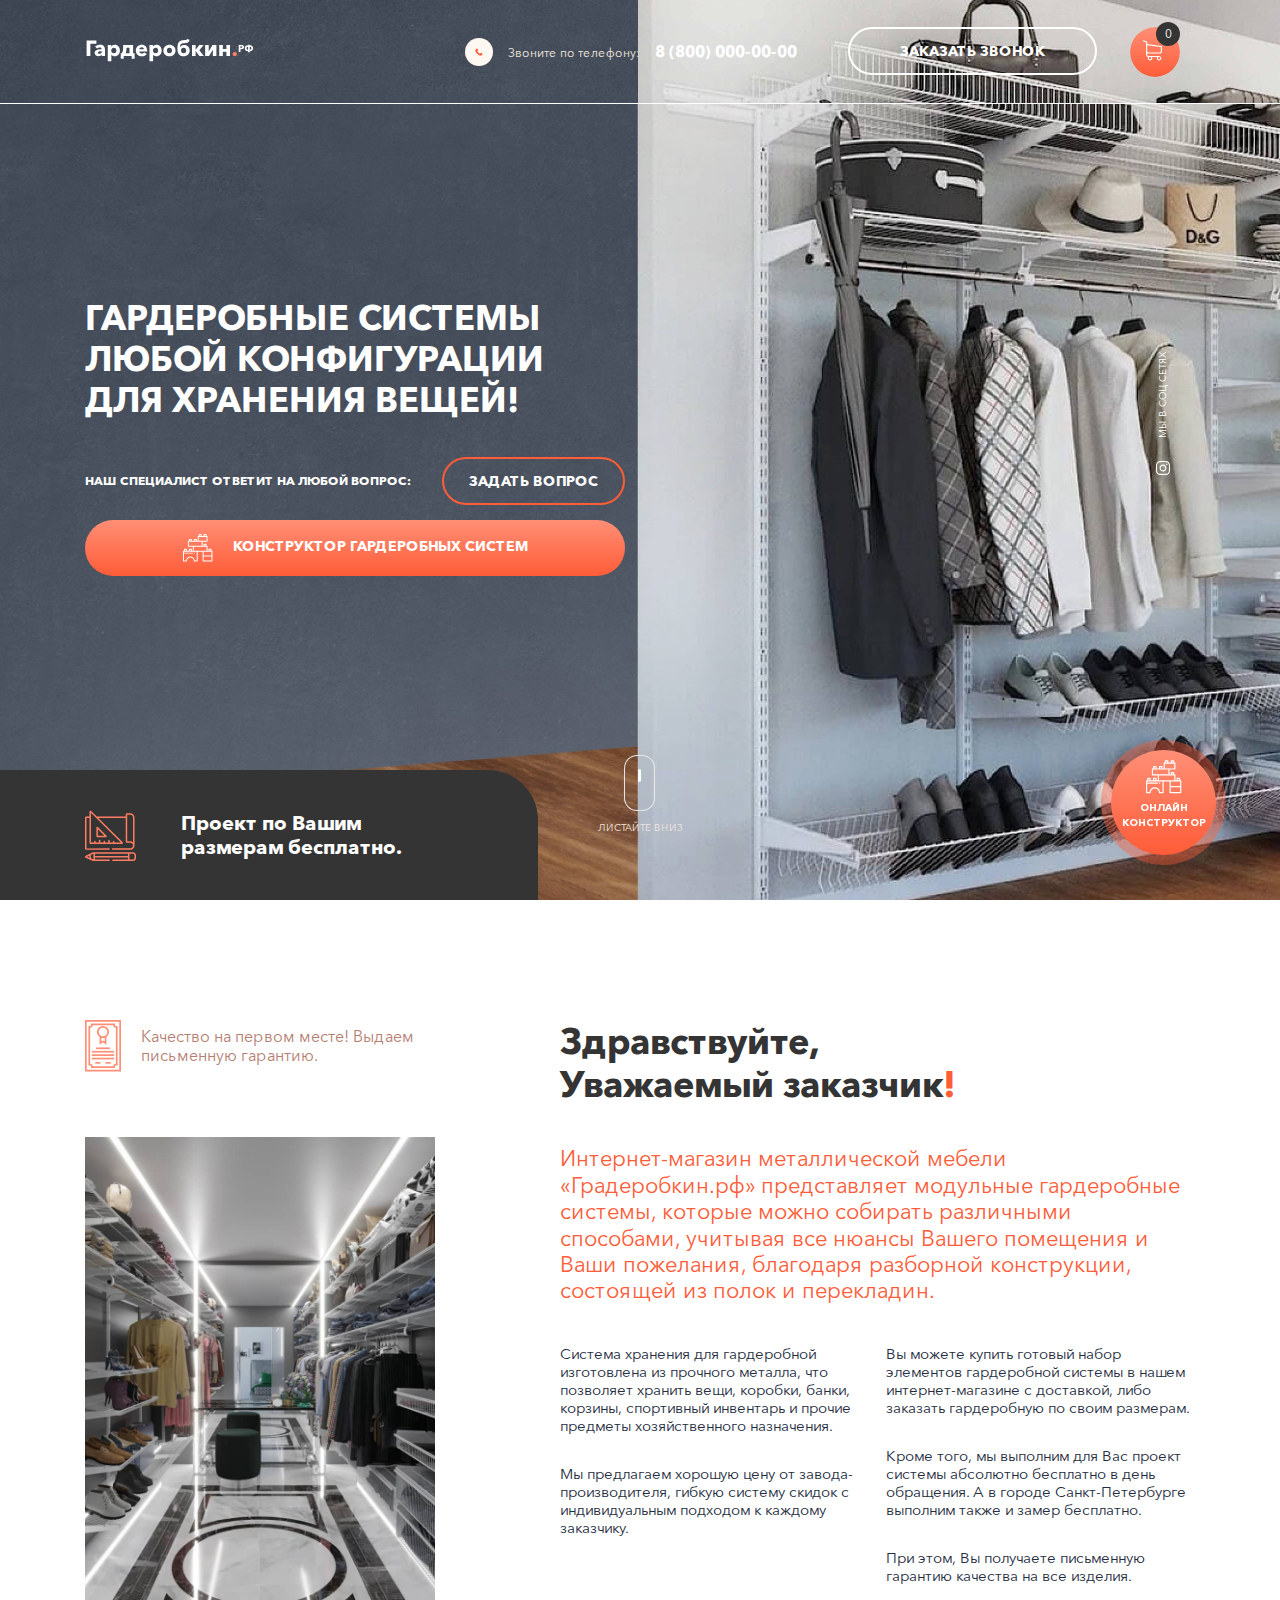
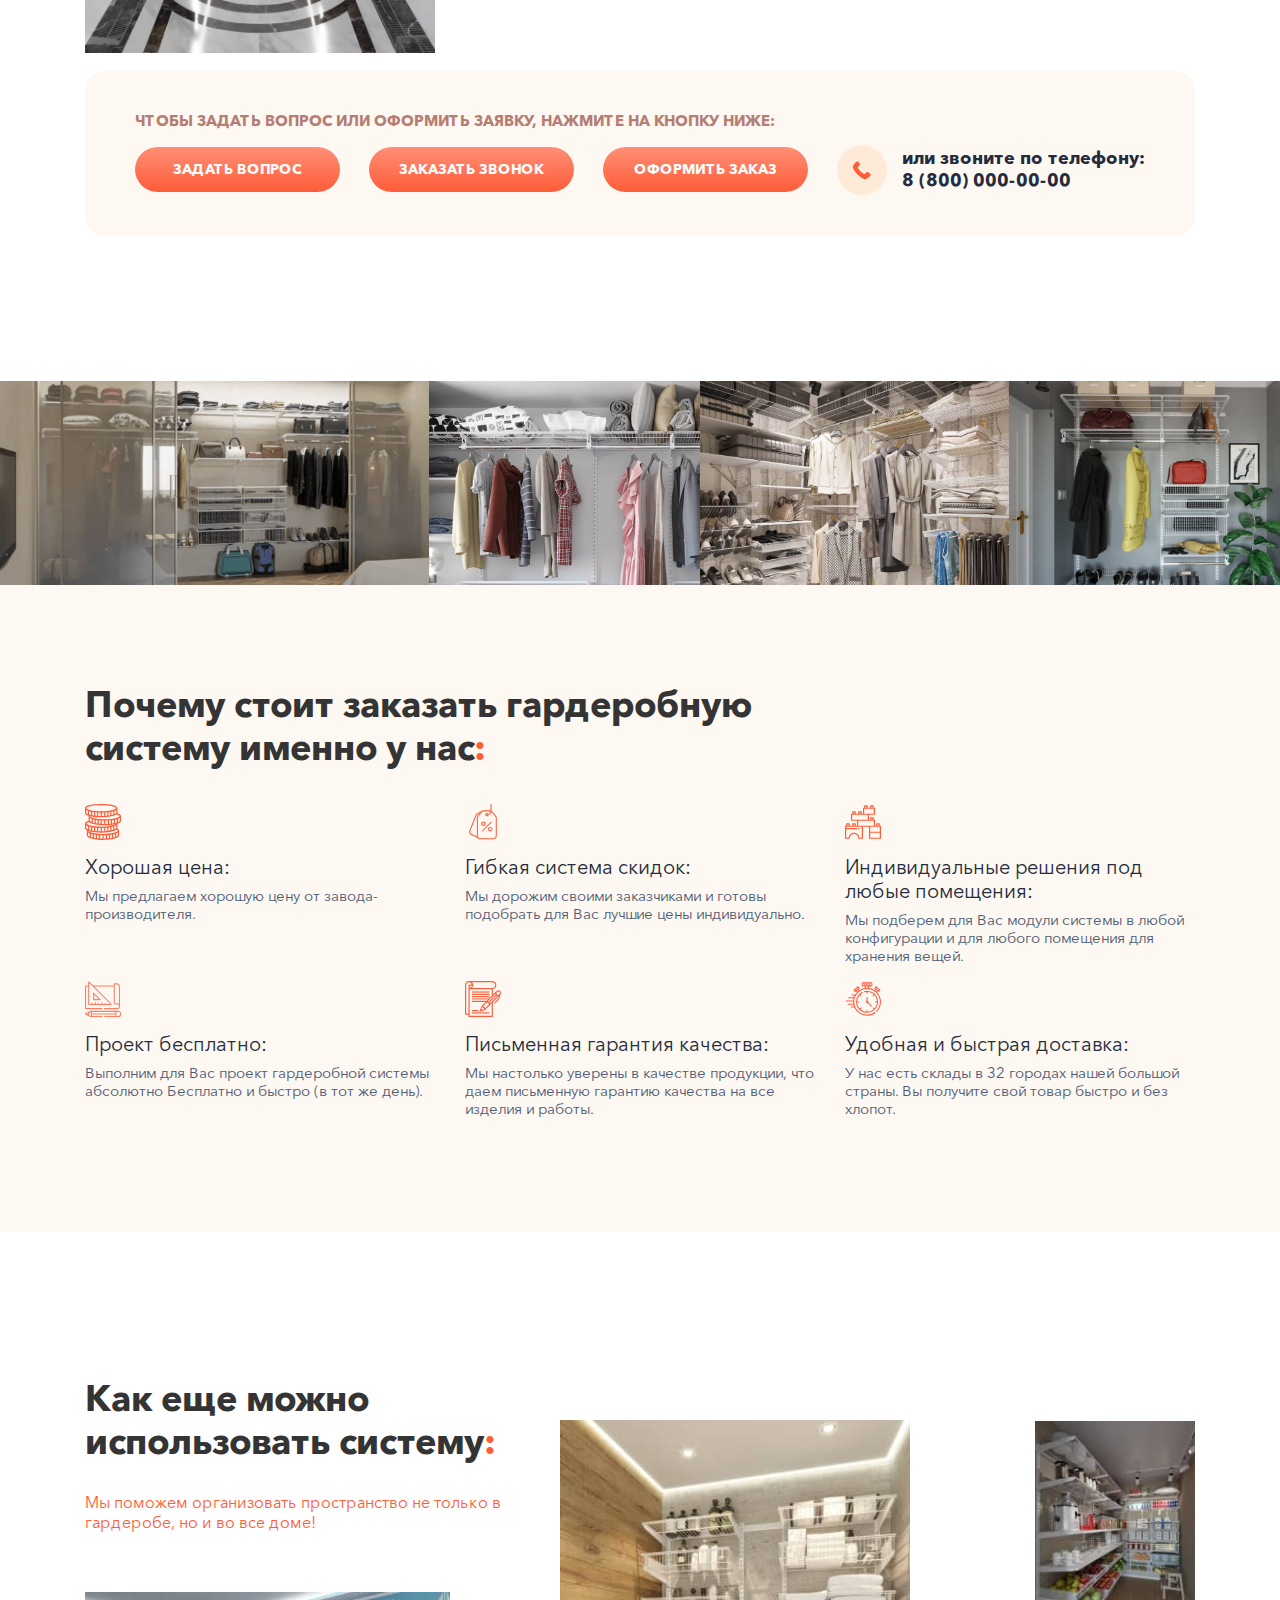
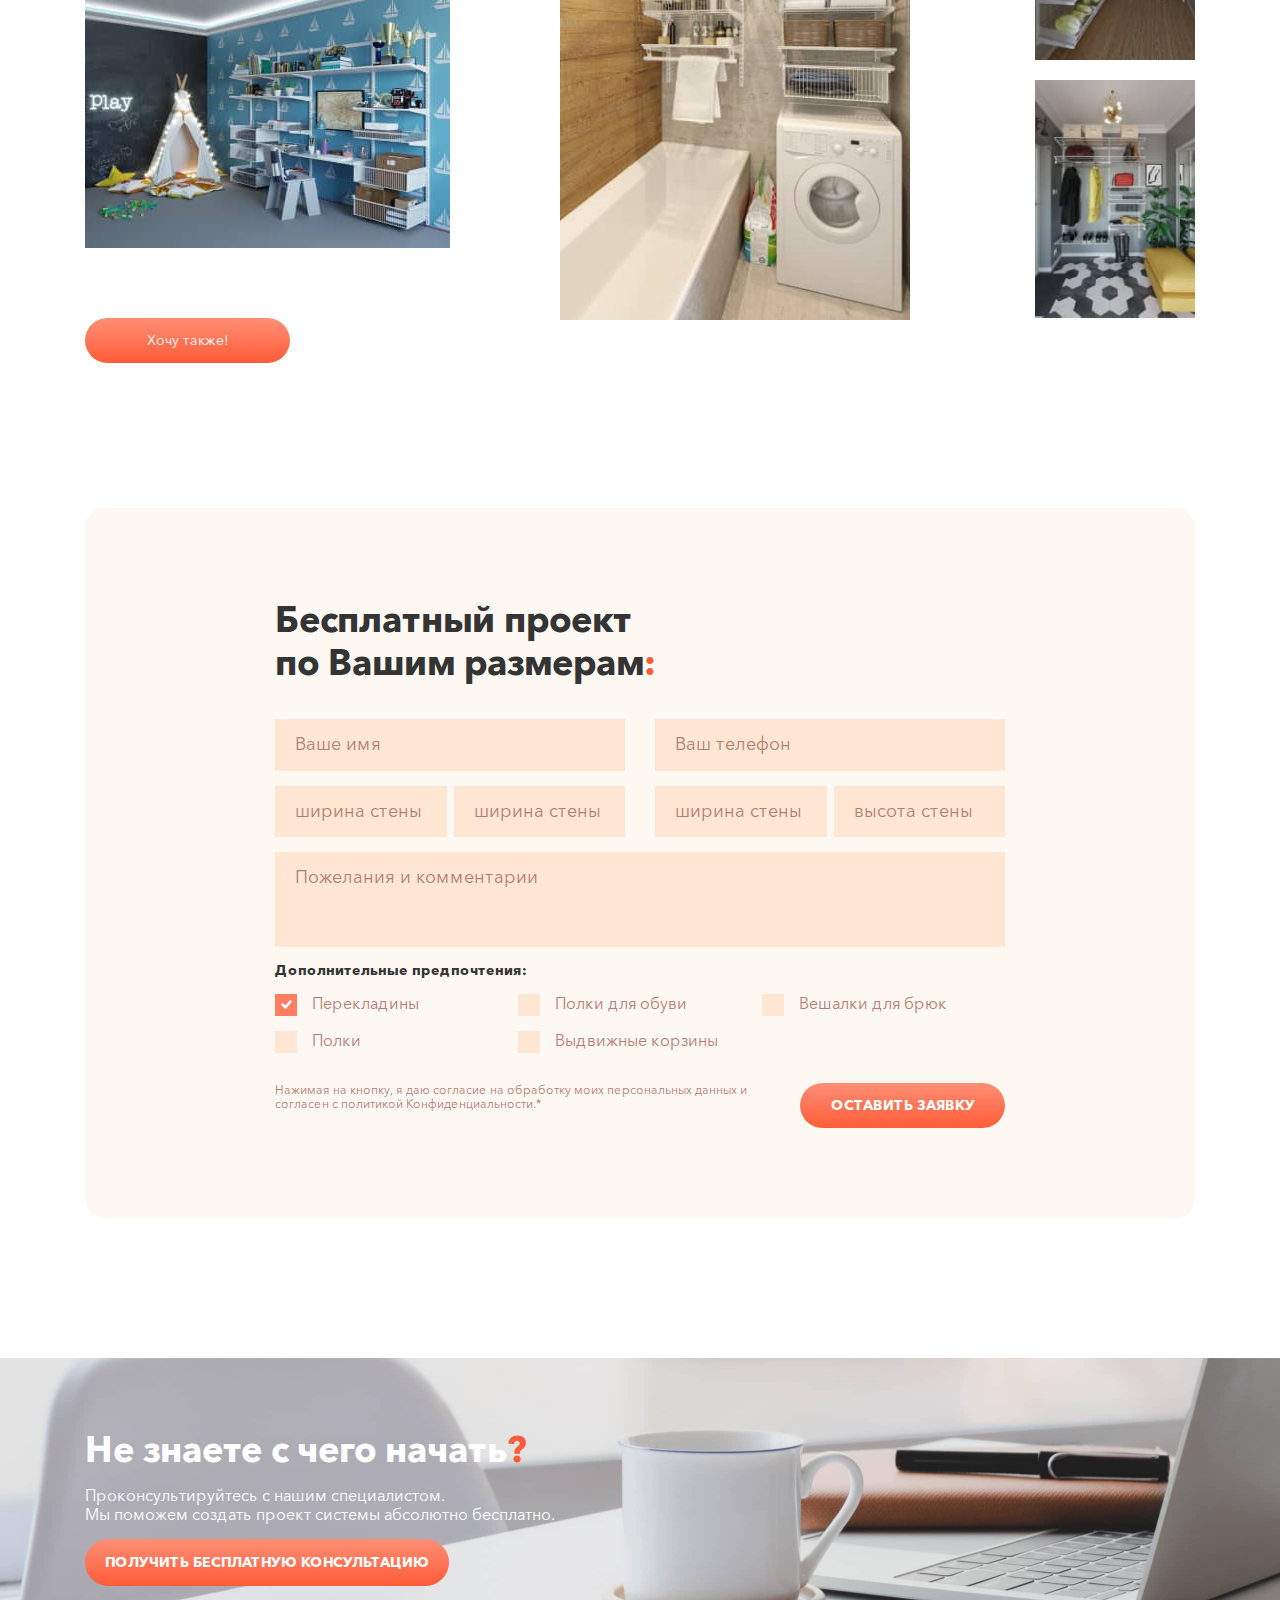
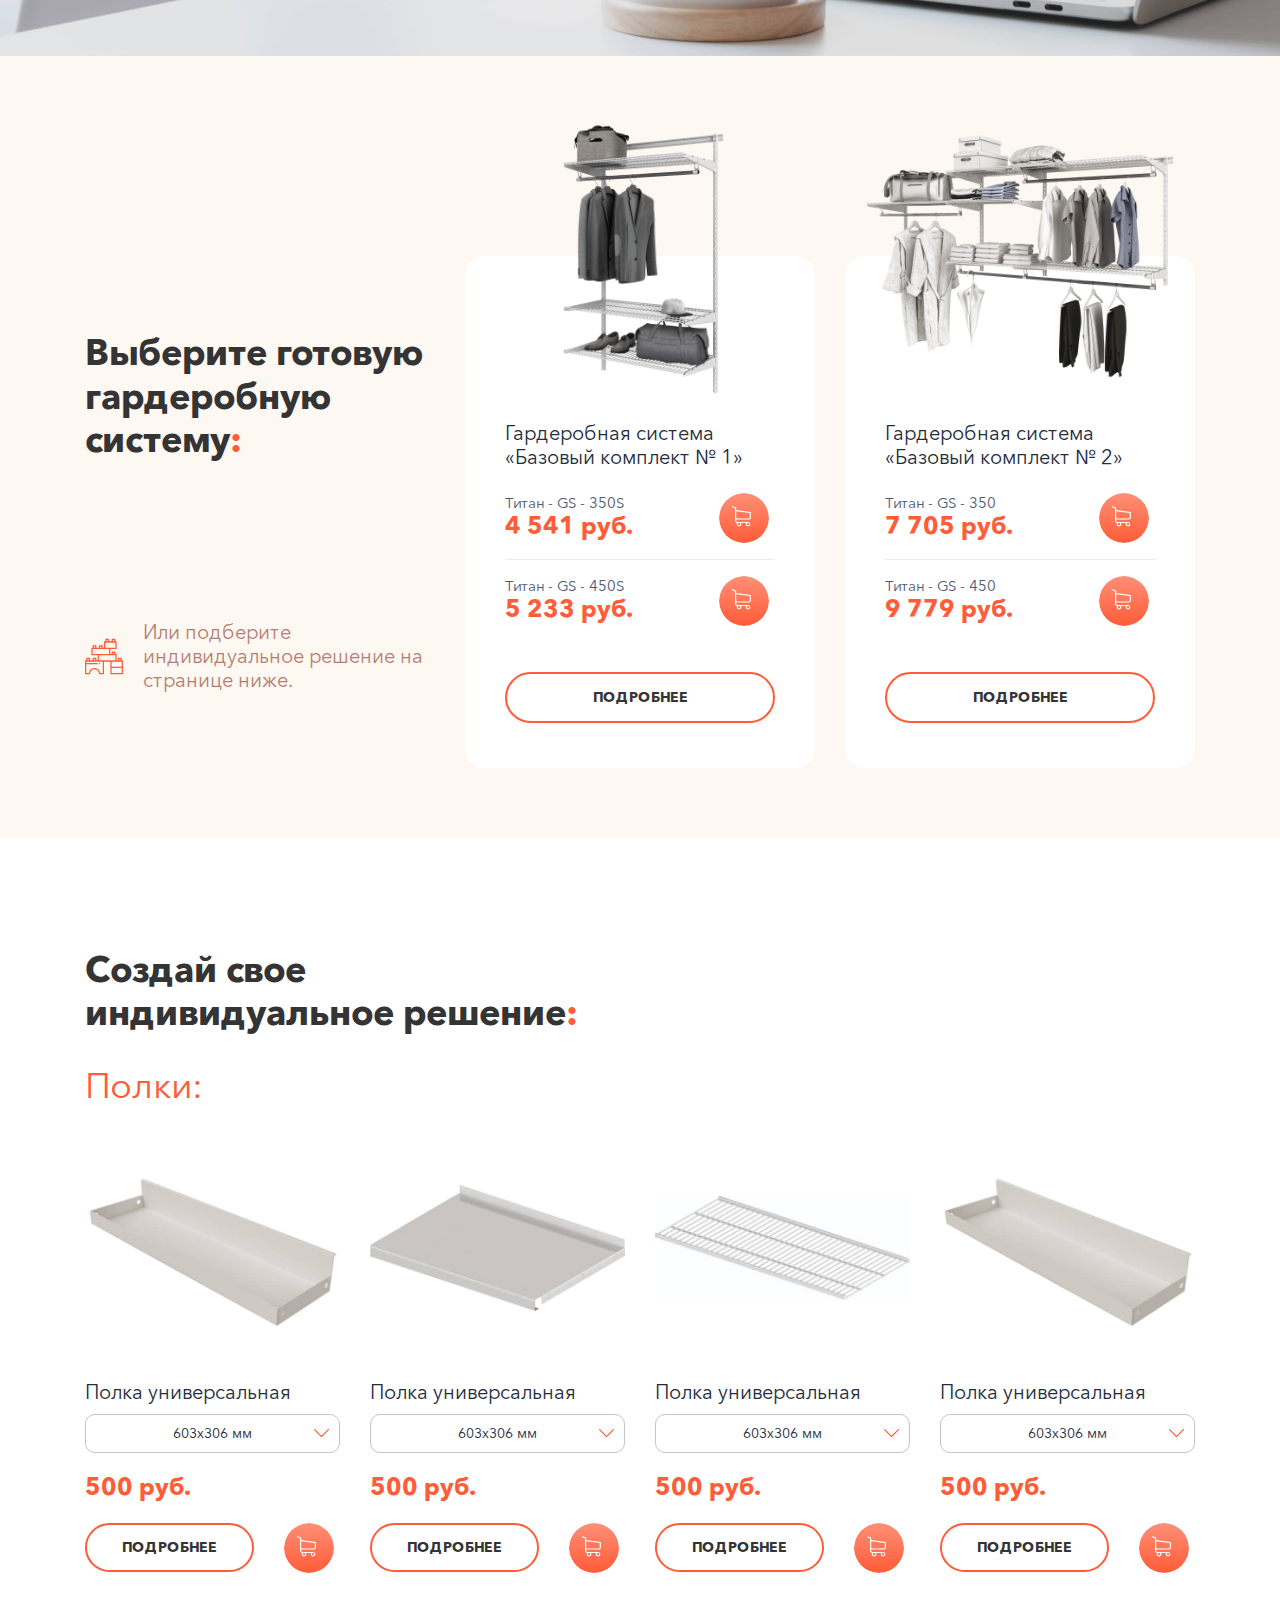
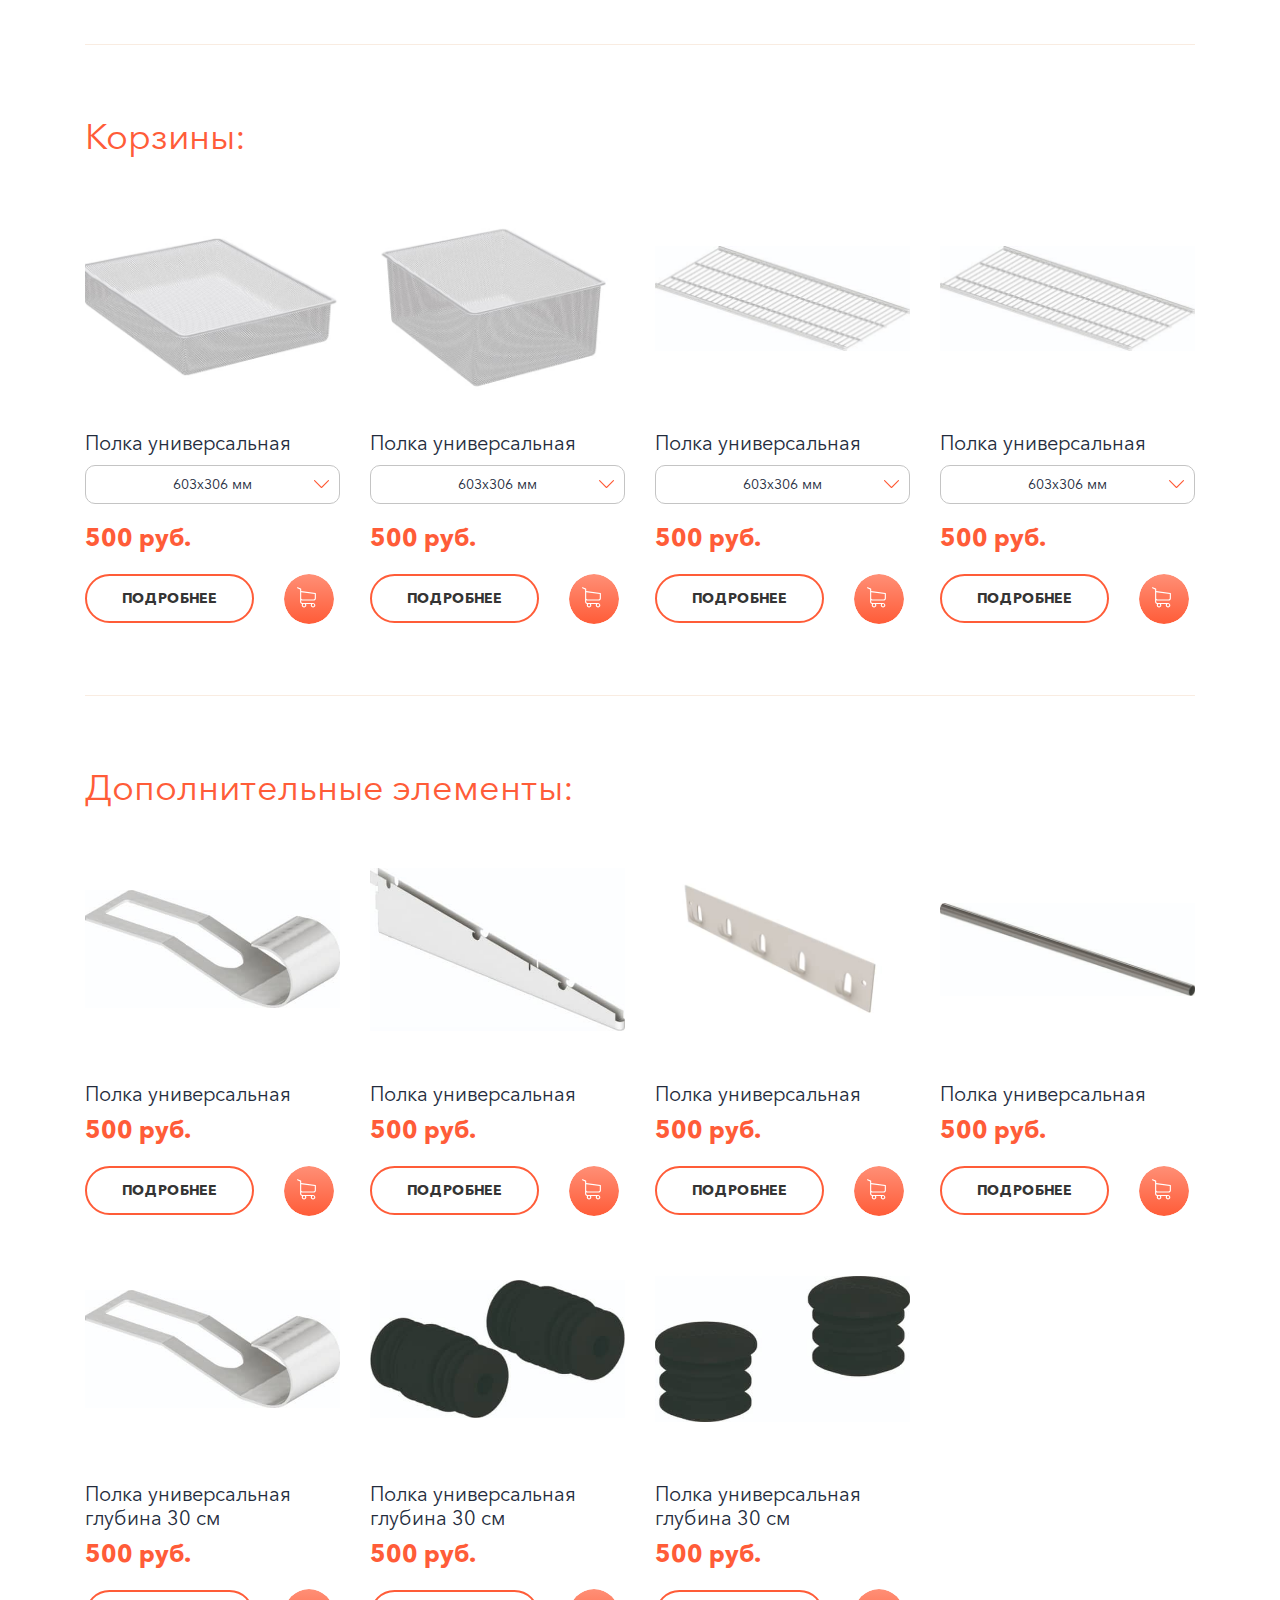
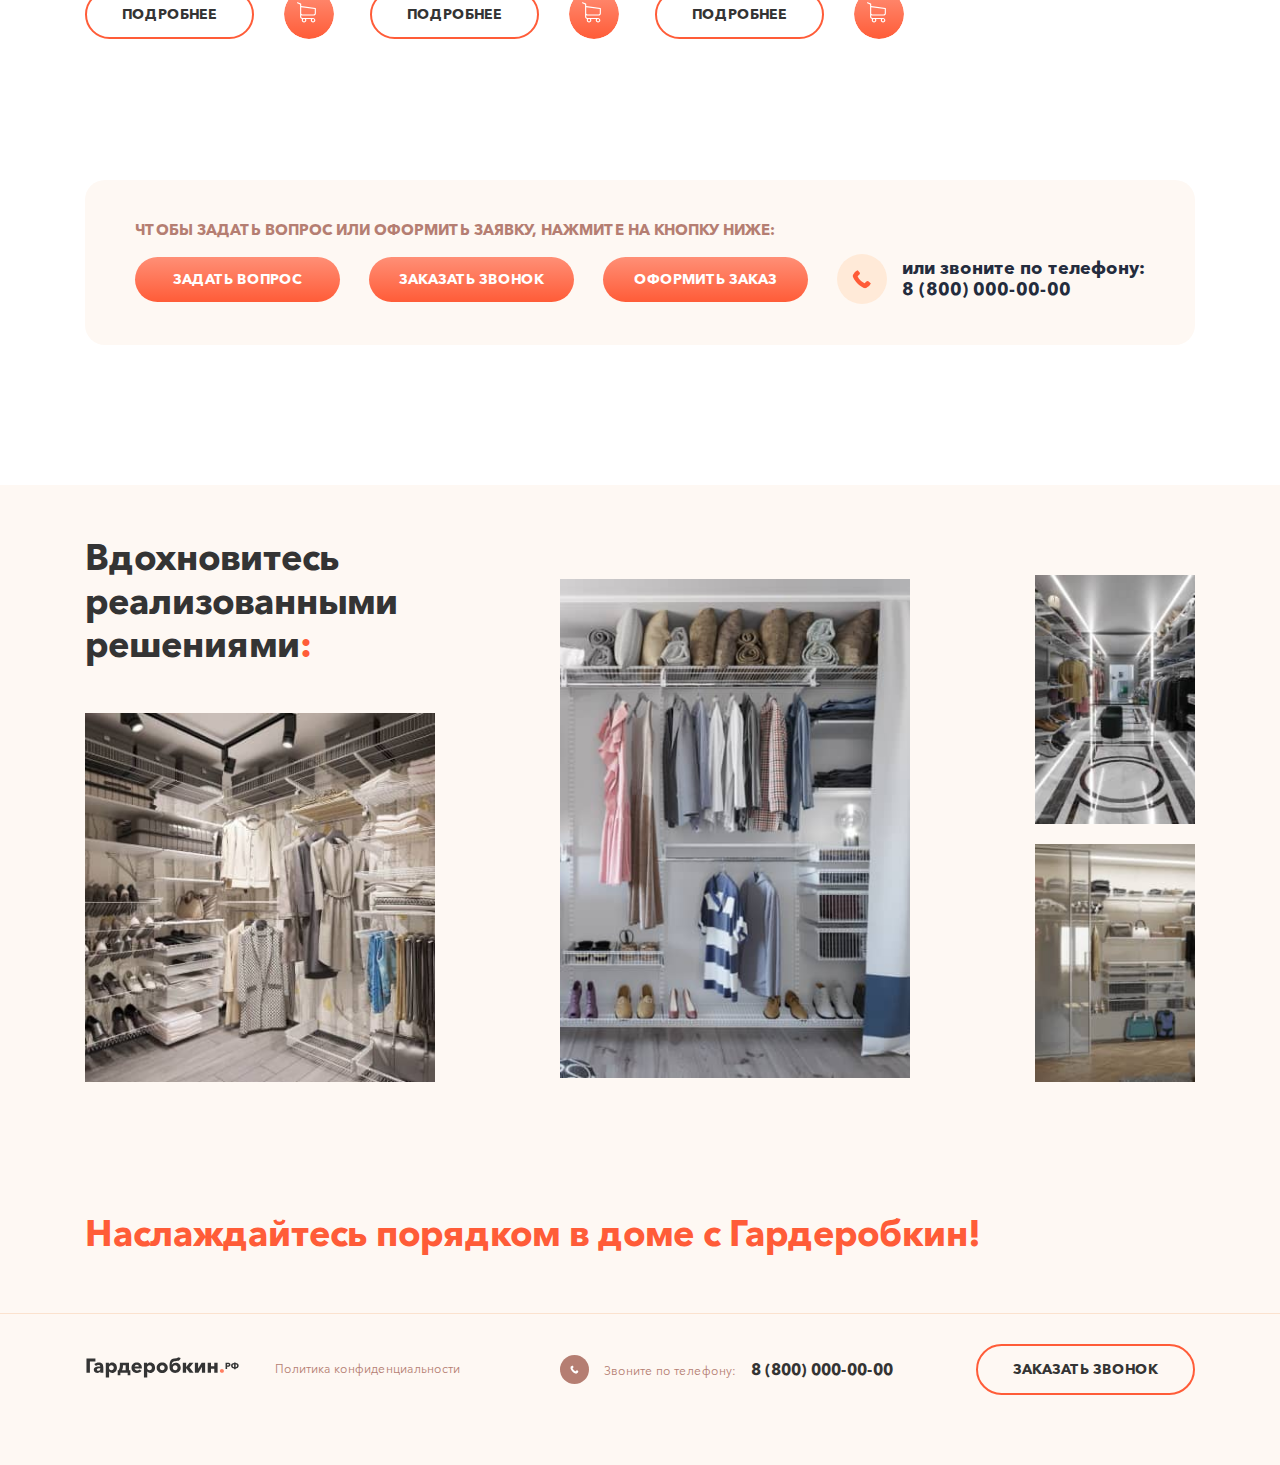
==== index.html @ 8f420667 "new website" ====
<!DOCTYPE html>
<html lang="ru">
<head>
    <meta charset="UTF-8">
    <meta name="viewport" content="width=device-width, initial-scale=1.0">
    <link rel="stylesheet" href="style/bootstrap.min.css" integrity="sha384-TX8t27EcRE3e/ihU7zmQxVncDAy5uIKz4rEkgIXeMed4M0jlfIDPvg6uqKI2xXr2" crossorigin="anonymous">
    <link rel="stylesheet" href="style/jquery.fancybox.min.css">
    <link rel="stylesheet" href="style/style.css">
    <title>Гардеробкин</title>
</head>
<body>
    <header class="header">
        <div class="header-nav">
            <div class="container">
                <div class="row">
                    <div class="col-xl-4 col-md-6 col-12">
                        <div class="logo">
                            <a href="index.html" class="logo__link"><img src="src/img/icons/logo.svg" alt="" class="logo__img"></a>
                        </div>
                    </div>
                    <div class="col-xl-4 col-md-6 col-12">
                        <div class="header__phone">
                            <img src="src/img/icons/phone.svg" alt="" class="phone__img">
                            <p class="phone__text">Звоните по телефону:<a class="phone__link" href="tel:8(800)0000000">8 (800) 000-00-00</a></p>
                        </div>
                    </div>
                    <div class="col-xl-3 col-md-6 col-12">
                        <div class="header__button">
                            <button class="header__btn button-transparent" data-toggle="modal" data-target="#callback" data-title="заказать звонок">Заказать звонок</button>
                        </div>
                    </div>
                    <div class="col-xl-1 col-md-6 col-12">
                        <div class="header__cart">
                            <a href="cart.html" class="cart__btn"><img src="src/img/icons/cart.svg" alt="" class="cart__img"><span class="cart__btn-count">0</span></a>
                        </div>
                    </div>
                </div>
            </div>
        </div>
        <div class="header-body">
            <div class="header-top">
                <div class="container">
                    <div class="row">
                        <div class="col-12">
                            <div class="row">
                                <div class="col-xl-6 col-lg-8 col-12">
                                    <div class="header-body__title">
                                        <h1 class="main__title">Гардеробные системы любой конфигурации для хранения вещей!</h1>
                                        <div class="header-body__description">
                                            <p class="description__text">Наш специалист ответит на любой вопрос:</p>
                                            <button class="description__btn button-transparent" data-toggle="modal" data-target="#question">Задать вопрос</button>
                                        </div>
                                        <div class="header-body__button">
                                            <a class="header-body__link button-orange" href="http://gs-online.ru/" target="_blank"><img class="header-body__btn-img" src="src/img/icons/kit.svg" alt="" srcset="">Конструктор гардеробных систем</a>
                                        </div>
                                    </div>
                                </div>
                                <div class="col-xl-5 col-lg-3 col-12"></div>
                                <div class="col-lg-1 col-12">
                                    <a class="socials__link" href="https:/instagram.com" class="socials" target="_blank">
                                        <p class="socials__text">Мы в соц сетях</p>
                                        <img src="src/img/icons/instagram.svg" alt="" class="socials__img">
                                    </a>
                                </div>
                            </div>
                        </div>
                    </div>
                </div>
            </div>
            <div class="header-bottom">
                <div class="container">
                    <div class="row">
                        <div class="col-4">
                            <div class="header-bottom__project">
                                <div class="header-bottom__image">
                                    <img src="src/img/icons/project.svg" alt="" class="header-bottom_img">
                                </div>
                                <p class="header-bottom__text">Проект по Вашим размерам бесплатно.</p>
                            </div>
                        </div>
                    </div>
                </div>
            </div>
        </div>
        <div class="header-mouse">
            <img src="src/img/icons/mouse.svg" alt="" class="header-mouse__icon">
            <p class="header-mouse__text">Листайте вниз</p>
        </div>
    </header>
    <section class="intro">
        <div class="container">
            <div class="row">
                <div class="col-md-4 col-12">
                    <div class="intro-image">
                        <div class="intro-image__top">
                            <img class="intro-image__icon" src="src/img/icons/sertificate.svg" alt="">
                            <p class="intro-image__text">Качество на первом месте! Выдаем письменную гарантию.</p>
                        </div>
                        <div class="intro-image__bottom">
                            <img class="intro-image__img" src="src/img/intro.jpg" alt="">
                        </div>
                    </div>
                </div>
                <div class="col-md-1 col-12"></div>
                <div class="col-md-7 col-12">
                    <div class="intro-text">
                        <h2 class="intro-text__title subtitle-primary">Здравствуйте,<br>Уважаемый заказчик<span class="mark-color">!</span></h2>
                        <h3 class="intro-text__subtitle">Интернет-магазин металлической мебели «Градеробкин.рф» представляет модульные гардеробные системы, которые можно собирать различными способами, учитывая все нюансы Вашего помещения и Ваши пожелания, благодаря разборной конструкции, состоящей из полок и перекладин.</h3>
                        <div class="intro-text__wrap">
                            <p class="intro-text__text">Система хранения для гардеробной изготовлена из прочного металла, что позволяет хранить вещи, коробки, банки, корзины, спортивный инвентарь и прочие предметы хозяйственного назначения.</p>
                            <p class="intro-text__text">Мы предлагаем хорошую цену от завода-производителя, гибкую систему скидок с индивидуальным подходом к каждому заказчику.</p>
                            <p class="intro-text__text">Вы можете купить готовый набор элементов гардеробной системы в нашем интернет-магазине с доставкой, либо заказать гардеробную по своим размерам.</p>
                            <p class="intro-text__text">Кроме того, мы выполним для Вас проект системы абсолютно бесплатно в день обращения. А в городе Санкт-Петербурге выполним также и замер бесплатно.</p>
                            <p class="intro-text__text">При этом, Вы получаете письменную гарантию качества на все изделия.</p>
                        </div>
                    </div>
                </div>
                <div class="col-12">
                    <div class="feedback">
                        <h2 class="feedback__title">Чтобы задать вопрос или оформить заявку, нажмите на кнопку ниже:</h2>
                        <div class="feedback__wrap">
                            <button class="feedback__btn button-orange" data-toggle="modal" data-target="#question">Задать вопрос</button>
                            <button class="feedback__btn button-orange" data-toggle="modal" data-target="#callback" data-title="заказать звонок">Заказать звонок</button>
                            <button class="feedback__btn button-orange" data-toggle="modal" data-target="#callback" data-title="оформить заказ">Оформить заказ</button>
                            <div class="feedback-phone">
                                <svg class="feedback-phone__img" width="16" height="16" viewBox="0 0 16 16" fill="none" xmlns="http://www.w3.org/2000/svg">
                                    <path d="M13.389 9.95907C12.8136 9.39105 12.0954 9.39105 11.5237 9.95907C11.0876 10.3915 10.6515 10.8239 10.2227 11.2637C10.1054 11.3846 10.0065 11.4103 9.86353 11.3296C9.58135 11.1757 9.28084 11.0511 9.00965 10.8826C7.74533 10.0873 6.68622 9.0649 5.74805 7.91421C5.28263 7.34253 4.86852 6.73054 4.57901 6.04159C4.52037 5.90233 4.53136 5.81072 4.64497 5.69712C5.08107 5.27568 5.50618 4.84326 5.93495 4.41083C6.5323 3.80983 6.5323 3.10623 5.93129 2.50156C5.59047 2.15709 5.24965 1.81994 4.90883 1.47547C4.55702 1.12367 4.20887 0.768198 3.85339 0.420058C3.27803 -0.140629 2.55974 -0.140629 1.98805 0.423723C1.54828 0.856149 1.12684 1.29957 0.679742 1.72466C0.265629 2.11678 0.0567395 2.59684 0.0127629 3.15753C-0.0568669 4.07002 0.166681 4.93121 0.481847 5.77041C1.12684 7.50744 2.10898 9.05025 3.30002 10.4648C4.90883 12.3777 6.82915 13.8912 9.07562 14.9833C10.0871 15.4743 11.1352 15.8518 12.2749 15.9141C13.0592 15.9581 13.7408 15.7602 14.2869 15.1482C14.6607 14.7304 15.0821 14.3493 15.4779 13.9498C16.0642 13.3562 16.0679 12.6379 15.4852 12.0516C14.7889 11.3516 14.089 10.6553 13.389 9.95907Z" fill="#FF5C38"/>
                                </svg>                                        
                                <p class="feedback-phone__text">или звоните по телефону:<br>
                                    <a class="feedback-phone__link" href="tel:8(800)0000000">8 (800) 000-00-00</a>
                                </p>
                            </div>
                        </div>
                    </div>
                </div>
            </div>
        </div>
    </section>
    <section class="whyus">
        <div class="whyus-galery">
            <div class="whyus-galery__item">
                <a id="single_image" data-fancybox="group1" href="src/img/gallery/large_01.jpg"><img src="src/img/gallery/small_01.jpg" alt="" class="whyus-galery__img"></a>
            </div>
            <div class="whyus-galery__item">
                <a id="single_image" data-fancybox="group1" href="src/img/gallery/large_02.jpg"><img src="src/img/gallery/small_02.jpg" alt="" class="whyus-galery__img"></a>
            </div>
            <div class="whyus-galery__item">
                <a id="single_image" data-fancybox="group1" href="src/img/gallery/large_03.jpg"><img src="src/img/gallery/small_03.jpg" alt="" class="whyus-galery__img"></a>
            </div>
            <div class="whyus-galery__item">
                <a id="single_image" data-fancybox="group1" href="src/img/gallery/large_04.jpg"><img src="src/img/gallery/small_04.jpg" alt="" class="whyus-galery__img"></a>
            </div>
        </div>
        <div class="whyus__items">
            <div class="container">
                <div class="row">
                    <div class="col-md-8 col-12">
                        <h2 class="whyus__title subtitle-primary">Почему стоит заказать гардеробную систему именно у нас<span class="mark-color">:</span></h2>
                    </div>
                    <div class="col-md-4 col-12"></div>
                    <div class="col-md-4 col-sm-6 col-12">
                        <div class="whyus-item">
                            <img src="/src/img/icons/coins.svg" alt="" class="whyus-item__img">
                            <h3 class="whyus-item__title">Хорошая цена:</h3>
                            <p class="whyus-item__text">Мы предлагаем хорошую цену от завода-производителя.</p>
                        </div>
                    </div>
                    <div class="col-md-4 col-sm-6 col-12">
                        <div class="whyus-item">
                            <img src="/src/img/icons/sale.svg" alt="" class="whyus-item__img">
                            <h3 class="whyus-item__title">Гибкая система скидок:</h3>
                            <p class="whyus-item__text">Мы дорожим своими заказчиками и готовы подобрать для Вас лучшие цены индивидуально.</p>
                        </div>
                    </div>
                    <div class="col-md-4 col-sm-6 col-12">
                        <div class="whyus-item">
                            <img src="/src/img/icons/kit(orange).svg" alt="" class="whyus-item__img">
                            <h3 class="whyus-item__title">Индивидуальные решения под любые помещения:</h3>
                            <p class="whyus-item__text">Мы подберем для Вас модули системы в любой конфигурации и для любого помещения для хранения вещей.</p>
                        </div>
                    </div>
                    <div class="col-md-4 col-sm-6 col-12">
                        <div class="whyus-item">
                            <img src="/src/img/icons/project.svg" alt="" class="whyus-item__img">
                            <h3 class="whyus-item__title">Проект бесплатно:</h3>
                            <p class="whyus-item__text">Выполним для Вас проект гардеробной системы абсолютно Бесплатно и быстро (в тот же день).</p>
                        </div>
                    </div>
                    <div class="col-md-4 col-sm-6 col-12">
                        <div class="whyus-item">
                            <img src="/src/img/icons/note.svg" alt="" class="whyus-item__img">
                            <h3 class="whyus-item__title">Письменная гарантия качества:</h3>
                            <p class="whyus-item__text">Мы настолько уверены в качестве продукции, что даем письменную гарантию качества на все изделия и работы.</p>
                        </div>
                    </div>
                    <div class="col-md-4 col-sm-6 col-12">
                        <div class="whyus-item">
                            <img src="/src/img/icons/time.svg" alt="" class="whyus-item__img">
                            <h3 class="whyus-item__title">Удобная и быстрая доставка:</h3>
                            <p class="whyus-item__text">У нас есть склады в 32 городах нашей большой страны. Вы получите свой товар быстро и без хлопот.</p>
                        </div>
                    </div>
                </div>
            </div>
        </div>
    </section>
    <section class="additional">
        <div class="container">
            <div class="row">
                <div class="col-md-5 col-12s">
                    <div class="additional-info">
                        <h2 class="additional-info__title subtitle-primary">Как еще можно использовать систему<span class="mark-color">:</span></h2>
                        <p class="additional-info__text">Мы поможем организовать пространство не только в гардеробе, но и во все доме!</p>
                        <div class="additional-info__image additional-info__item-1">
                            <a id="single_image" data-fancybox="group2" href="src/img/gallery/large_05.jpg" class="additional-info__link"><img src="src/img/gallery/small_05.jpg" alt="" class="additional-info__img"></a>
                        </div>
                        <button class="additional-info__btn button-orange" data-toggle="modal" data-target="#callback" data-title="оформить заказ">Хочу также!</button>
                    </div>
                </div>
                <div class="col-md-4 col-6">
                    <div class="additional-info__image additional-info__item-2">
                        <a id="single_image" data-fancybox="group2" href="src/img/gallery/large_06.jpg" class="additional-info__link"><img src="src/img/gallery/small_06.jpg" alt="" class="additional-info__img"></a>
                    </div>
                </div>
                <div class="col-1"></div>
                <div class="col-md-2 col-3">
                    <div class="additional-info__image-wrap">
                        <div class="additional-info__image additional-info__item-3">
                            <a id="single_image" data-fancybox="group2" href="src/img/gallery/large_07.jpg" class="additional-info__link"><img src="src/img/gallery/small_07.jpg" alt="" class="additional-info__img"></a>
                        </div>
                        <div class="additional-info__image additional-info__item-4">
                            <a id="single_image" data-fancybox="group2" href="src/img/gallery/large_08.jpg" class="additional-info__link"><img src="src/img/gallery/small_08.jpg" alt="" class="additional-info__img"></a>
                        </div>
                    </div>
                </div>
            </div>
        </div>
    </section>
    <section class="size-form">
        <div class="container">
            <div class="size-form__wrap">
                <div class="row">
                    <div class="col-sm-2 col-12"></div>
                    <div class="col-sm-8 col-12">
                        <h2 class="size-form__title subtitle-primary">Бесплатный проект<br>по Вашим размерам<span class="mark-color">:</span></h2>
                        <form class="contact-form" id="contact-form_1" method="POST" enctype="multipart/form-data">
                            <div class="row">
                                <div class="col-md-6 col-12"><input name="name" type="text" class="size-form__input size-form__input-name" placeholder="Ваше имя"></div>
                                <div class="col-md-6 col-12"><input name="tel" type="tel" class="size-form__input size-form__input-tel" placeholder="Ваш телефон"></div>
                                <div class="col-md-6 col-12">
                                    <div class="wall-size">
                                        <input name="size" type="text" class="size-form__input size-form__input-size" placeholder="ширина стены">
                                        <input name="size" type="text" class="size-form__input size-form__input-size" placeholder="ширина стены">
                                    </div>
                                </div>
                                <div class="col-md-6 col-12">
                                    <div class="wall-size">
                                        <input name="size" type="text" class="size-form__input size-form__input-size" placeholder="ширина стены">
                                        <input name="size" type="text" class="size-form__input size-form__input-size" placeholder="высота стены">
                                    </div>
                                </div>
                                <div class="col-12">
                                    <textarea rows="3" maxlength="200" name="comment" type="text" class="size-form__input size-form__input-comment" placeholder="Пожелания и комментарии"></textarea>
                                </div>
                                <div class="col-12">
                                    <p class="contact-form__text">Дополнительные предпочтения:</p>
                                    <div class="checkbox-wrap">
                                        <label class="checkbox">
                                            <input type="checkbox" checked>Перекладины                                                
                                        </label>
                                        <label class="checkbox">
                                            <input type="checkbox">Полки для обуви                                                
                                        </label>
                                        <label class="checkbox">
                                            <input type="checkbox">Вешалки для брюк
                                        </label>
                                        <label class="checkbox">
                                            <input type="checkbox">Полки
                                        </label>
                                        <label class="checkbox">
                                            <input type="checkbox">Выдвижные корзины
                                        </label>
                                    </div>
                                </div>
                                <div class="col-12">
                                    <div class="contact-form__bottom">
                                        <p class="contact-form__privacy">Нажимая на кнопку, я даю согласие на обработку моих персональных данных и согласен с <a class="contact-form__link" href="terms.html">политикой Конфиденциальности</a>.*</p>
                                        <button class="contact-form__btn button-orange" type="submit">Оставить заявку</button>
                                    </div>
                                </div>
                            </div>
                        </form>
                    </div>
                    <div class="col-sm-2 col-12"></div>
                </div>
            </div>
        </div>
    </section>
    <section class="consultation">
        <div class="container">
            <div class="row">
                <div class="col-lg-6 col-md-8 col-12">
                    <h2 class="consultation__title">Не знаете с чего начать<span class="mark-color">?</span></h2>
                    <p class="consultation__text">Проконсультируйтесь с нашим специалистом.<br>Мы поможем создать проект системы абсолютно бесплатно.</p>
                    <button class="consultation__btn button-orange" data-toggle="modal" data-target="#callback" data-title="получить бесплатную консультацию">Получить бесплатную консультацию</button>
                </div>
            </div>
        </div>
    </section>
    <section class="ready-solutions">
        <div class="container">
            <div class="row">
                <div class="col-lg-4 col-12">
                    <div class="ready-solutions__info">
                        <h2 class="ready-solutions__title subtitle-primary">Выберите готовую гардеробную систему<span class="mark-color">:</span></h2>
                        <div class="ready-solutions__text-wrap">
                            <img src="src/img/icons/kit(orange).svg" alt="" class="ready-solutions__img">
                            <p class="ready-solutions__text">Или подберите индивидуальное решение на странице ниже.</p>
                        </div>
                    </div>
                </div>
                <div class="col-lg-4 col-md-6 col-12">
                    <div class="solution-card">
                        <div class="solution-card__top">
                            <img src="src/img/solution1.png" alt="" class="solution-card__img">
                        </div>
                        <div class="solution-card__body">
                            <h3 class="solution-card__title">Гардеробная система «Базовый комплект № 1»</h3>
                            <div class="solution-card__price solution-card__price-top">
                                <p class="solution-card__text">Титан - GS - 350S<br><span class="solution-card__mark">4 541 руб.</span></p>
                                <button class="solution-card__cart cart__btn">
                                    <img src="src/img/icons/cart.svg" alt="" class="solution-card__cart-img cart__img">
                                </button>
                            </div>
                            <div class="solution-card__price solution-card__price-bottom">
                                <p class="solution-card__text">Титан - GS - 450S<br><span class="solution-card__mark">5 233 руб.</span></p>
                                <button class="solution-card__cart cart__btn">
                                    <img src="src/img/icons/cart.svg" alt="" class="solution-card__cart-img cart__img">
                                </button>
                            </div>
                            <div class="solution-card__button">
                                <a href="product.html" class="solution-card__btn">Подробнее</a>
                            </div>
                        </div>
                    </div>
                </div>
                <div class="col-lg-4 col-md-6 col-12">
                    <div class="solution-card">
                        <div class="solution-card__top">
                            <img src="src/img/solution2.png" alt="" class="solution-card__img">
                        </div>
                        <div class="solution-card__body">
                            <h3 class="solution-card__title">Гардеробная система «Базовый комплект № 2»</h3>
                            <div class="solution-card__price solution-card__price-top">
                                <p class="solution-card__text">Титан - GS - 350<br><span class="solution-card__mark">7 705 руб.</span></p>
                                <button class="solution-card__cart cart__btn">
                                    <img src="src/img/icons/cart.svg" alt="" class="solution-card__cart-img cart__img">
                                </button>
                            </div>
                            <div class="solution-card__price solution-card__price-bottom">
                                <p class="solution-card__text">Титан - GS - 450<br><span class="solution-card__mark">9 779 руб.</span></p>
                                <button class="solution-card__cart cart__btn">
                                    <img src="src/img/icons/cart.svg" alt="" class="solution-card__cart-img cart__img">
                                </button>
                            </div>
                            <div class="solution-card__button">
                                <a href="product.html" class="solution-card__btn">Подробнее</a>
                            </div>
                        </div>
                    </div>
                </div>
            </div>
        </div>            
    </section>
    <section class="shop">
        <div class="container">
            <div class="row">
                <div class="col-lg-6 col-md-8 col-12">
                    <h2 class="shop__title subtitle-primary">Создай свое<br>индивидуальное решение<span class="mark-color">:</span></h2>
                </div>
                <div class="col-12">
                    <h3 class="shop-items__title">Полки:</h3>
                    <div class="shop-items">
                        <div class="row">
                            <div class="col-lg-3 col-md-4 col-sm-6 col-12">
                                <div class="shop-item">
                                    <a class="shop-item__link" href="product.html">
                                        <div class="shop-item__image">
                                            <img src="src/img/shop/unit_polka_1.jpg" alt="" class="shop-item__img">
                                        </div>
                                        <p class="shop-item__description">Полка универсальная </p>
                                    </a>
                                    <select class="shop-item__select" name="select" id="">
                                        <option class="shop-item__select-option" value="size_1">603х306 мм</option>
                                        <option class="shop-item__select-option" value="size_2">603х306 мм</option>
                                        <option class="shop-item__select-option" value="size_3">603х306 мм</option>
                                    </select>
                                    <span class="shop-item__price">500 руб.</span>
                                    <div class="shop-item__bottom">
                                        <a href="product.html" class="shop-item__btn">Подробнее</a>
                                        <button class="shop-item__cart cart__btn">
                                            <img src="src/img/icons/cart.svg" alt="" class="shop-item__cart-img cart__img">
                                        </button>
                                    </div>
                                </div>
                            </div>
                            <div class="col-lg-3 col-md-4 col-sm-6 col-12">
                                <div class="shop-item">
                                    <a class="shop-item__link" href="product.html">
                                        <div class="shop-item__image">
                                            <img src="src/img/shop/unit_polka_2.jpg" alt="" class="shop-item__img">
                                        </div>
                                        <p class="shop-item__description">Полка универсальная </p>
                                    </a>
                                    <select class="shop-item__select" name="select" id="">
                                        <option class="shop-item__select-option" value="size_1">603х306 мм</option>
                                        <option class="shop-item__select-option" value="size_2">603х306 мм</option>
                                        <option class="shop-item__select-option" value="size_3">603х306 мм</option>
                                    </select>
                                    <span class="shop-item__price">500 руб.</span>
                                    <div class="shop-item__bottom">
                                        <a href="product.html" class="shop-item__btn">Подробнее</a>
                                        <button class="shop-item__cart cart__btn">
                                            <img src="src/img/icons/cart.svg" alt="" class="shop-item__cart-img cart__img">
                                        </button>
                                    </div>
                                </div>
                            </div>
                            <div class="col-lg-3 col-md-4 col-sm-6 col-12">
                                <div class="shop-item">
                                    <a class="shop-item__link" href="product.html">
                                        <div class="shop-item__image">
                                            <img src="src/img/shop/unit_polka_3.jpg" alt="" class="shop-item__img">
                                        </div>
                                        <p class="shop-item__description">Полка универсальная </p>
                                    </a>
                                    <select class="shop-item__select" name="select" id="">
                                        <option class="shop-item__select-option" value="size_1">603х306 мм</option>
                                        <option class="shop-item__select-option" value="size_2">603х306 мм</option>
                                        <option class="shop-item__select-option" value="size_3">603х306 мм</option>
                                    </select>
                                    <span class="shop-item__price">500 руб.</span>
                                    <div class="shop-item__bottom">
                                        <a href="product.html" class="shop-item__btn">Подробнее</a>
                                        <button class="shop-item__cart cart__btn">
                                            <img src="src/img/icons/cart.svg" alt="" class="shop-item__cart-img cart__img">
                                        </button>
                                    </div>
                                </div>
                            </div>
                            <div class="col-lg-3 col-md-4 col-sm-6 col-12">
                                <div class="shop-item">
                                    <a class="shop-item__link" href="product.html">
                                        <div class="shop-item__image">
                                            <img src="src/img/shop/unit_polka_1.jpg" alt="" class="shop-item__img">
                                        </div>
                                        <p class="shop-item__description">Полка универсальная </p>
                                    </a>
                                    <select class="shop-item__select" name="select" id="">
                                        <option class="shop-item__select-option" value="size_1">603х306 мм</option>
                                        <option class="shop-item__select-option" value="size_2">603х306 мм</option>
                                        <option class="shop-item__select-option" value="size_3">603х306 мм</option>
                                    </select>
                                    <span class="shop-item__price">500 руб.</span>
                                    <div class="shop-item__bottom">
                                        <a href="product.html" class="shop-item__btn">Подробнее</a>
                                        <button class="shop-item__cart cart__btn">
                                            <img src="src/img/icons/cart.svg" alt="" class="shop-item__cart-img cart__img">
                                        </button>
                                    </div>
                                </div>
                            </div>
                        </div>
                    </div>
                    <h3 class="shop-items__title">Корзины:</h3>
                    <div class="shop-items">
                        <div class="row">
                            <div class="col-lg-3 col-md-4 col-sm-6 col-12">
                                <div class="shop-item">
                                    <a class="shop-item__link" href="product.html">
                                        <div class="shop-item__image">
                                            <img src="src/img/shop/unit_korzina_1.jpg" alt="" class="shop-item__img">
                                        </div>
                                        <p class="shop-item__description">Полка универсальная </p>
                                    </a>
                                    <select class="shop-item__select" name="select" id="">
                                        <option class="shop-item__select-option" value="size_1">603х306 мм</option>
                                        <option class="shop-item__select-option" value="size_2">603х306 мм</option>
                                        <option class="shop-item__select-option" value="size_3">603х306 мм</option>
                                    </select>
                                    <span class="shop-item__price">500 руб.</span>
                                    <div class="shop-item__bottom">
                                        <a href="product.html" class="shop-item__btn">Подробнее</a>
                                        <button class="shop-item__cart cart__btn">
                                            <img src="src/img/icons/cart.svg" alt="" class="shop-item__cart-img cart__img">
                                        </button>
                                    </div>
                                </div>
                            </div>
                            <div class="col-lg-3 col-md-4 col-sm-6 col-12">
                                <div class="shop-item">
                                    <a class="shop-item__link" href="product.html">
                                        <div class="shop-item__image">
                                            <img src="src/img/shop/unit_korzina_2.jpg" alt="" class="shop-item__img">
                                        </div>
                                        <p class="shop-item__description">Полка универсальная </p>
                                    </a>
                                    <select class="shop-item__select" name="select" id="">
                                        <option class="shop-item__select-option" value="size_1">603х306 мм</option>
                                        <option class="shop-item__select-option" value="size_2">603х306 мм</option>
                                        <option class="shop-item__select-option" value="size_3">603х306 мм</option>
                                    </select>
                                    <span class="shop-item__price">500 руб.</span>
                                    <div class="shop-item__bottom">
                                        <a href="product.html" class="shop-item__btn">Подробнее</a>
                                        <button class="shop-item__cart cart__btn">
                                            <img src="src/img/icons/cart.svg" alt="" class="shop-item__cart-img cart__img">
                                        </button>
                                    </div>
                                </div>
                            </div>
                            <div class="col-lg-3 col-md-4 col-sm-6 col-12">
                                <div class="shop-item">
                                    <a class="shop-item__link" href="product.html">
                                        <div class="shop-item__image">
                                            <img src="src/img/shop/unit_polka_3.jpg" alt="" class="shop-item__img">
                                        </div>
                                        <p class="shop-item__description">Полка универсальная </p>
                                    </a>
                                    <select class="shop-item__select" name="select" id="">
                                        <option class="shop-item__select-option" value="size_1">603х306 мм</option>
                                        <option class="shop-item__select-option" value="size_2">603х306 мм</option>
                                        <option class="shop-item__select-option" value="size_3">603х306 мм</option>
                                    </select>
                                    <span class="shop-item__price">500 руб.</span>
                                    <div class="shop-item__bottom">
                                        <a href="product.html" class="shop-item__btn">Подробнее</a>
                                        <button class="shop-item__cart cart__btn">
                                            <img src="src/img/icons/cart.svg" alt="" class="shop-item__cart-img cart__img">
                                        </button>
                                    </div>
                                </div>
                            </div>
                            <div class="col-lg-3 col-md-4 col-sm-6 col-12">
                                <div class="shop-item">
                                    <a class="shop-item__link" href="product.html">
                                        <div class="shop-item__image">
                                            <img src="src/img/shop/unit_polka_3.jpg" alt="" class="shop-item__img">
                                        </div>
                                        <p class="shop-item__description">Полка универсальная </p>
                                    </a>
                                    <select class="shop-item__select" name="select" id="">
                                        <option class="shop-item__select-option" value="size_1">603х306 мм</option>
                                        <option class="shop-item__select-option" value="size_2">603х306 мм</option>
                                        <option class="shop-item__select-option" value="size_3">603х306 мм</option>
                                    </select>
                                    <span class="shop-item__price">500 руб.</span>
                                    <div class="shop-item__bottom">
                                        <a href="product.html" class="shop-item__btn">Подробнее</a>
                                        <button class="shop-item__cart cart__btn">
                                            <img src="src/img/icons/cart.svg" alt="" class="shop-item__cart-img cart__img">
                                        </button>
                                    </div>
                                </div>
                            </div>
                        </div>
                    </div>
                    <h3 class="shop-items__title">Дополнительные элементы:</h3>
                    <div class="shop-items">
                        <div class="row">
                            <div class="col-lg-3 col-md-4 col-sm-6 col-12">
                                <div class="shop-item">
                                    <a class="shop-item__link" href="product.html">
                                        <div class="shop-item__image">
                                            <img src="src/img/shop/unit_item_1.jpg" alt="" class="shop-item__img">
                                        </div>
                                        <p class="shop-item__description">Полка универсальная </p>
                                    </a>
                                    <span class="shop-item__price">500 руб.</span>
                                    <div class="shop-item__bottom">
                                        <a href="product.html" class="shop-item__btn">Подробнее</a>
                                        <button class="shop-item__cart cart__btn">
                                            <img src="src/img/icons/cart.svg" alt="" class="shop-item__cart-img cart__img">
                                        </button>
                                    </div>
                                </div>
                            </div>
                            <div class="col-lg-3 col-md-4 col-sm-6 col-12">
                                <div class="shop-item">
                                    <a class="shop-item__link" href="product.html">
                                        <div class="shop-item__image">
                                            <img src="src/img/shop/unit_item_2.jpg" alt="" class="shop-item__img">
                                        </div>
                                        <p class="shop-item__description">Полка универсальная </p>
                                    </a>
                                    <span class="shop-item__price">500 руб.</span>
                                    <div class="shop-item__bottom">
                                        <a href="product.html" class="shop-item__btn">Подробнее</a>
                                        <button class="shop-item__cart cart__btn">
                                            <img src="src/img/icons/cart.svg" alt="" class="shop-item__cart-img cart__img">
                                        </button>
                                    </div>
                                </div>
                            </div>
                            <div class="col-lg-3 col-md-4 col-sm-6 col-12">
                                <div class="shop-item">
                                    <a class="shop-item__link" href="product.html">
                                        <div class="shop-item__image">
                                            <img src="src/img/shop/unit_item_3.jpg" alt="" class="shop-item__img">
                                        </div>
                                        <p class="shop-item__description">Полка универсальная </p>
                                    </a>
                                    <span class="shop-item__price">500 руб.</span>
                                    <div class="shop-item__bottom">
                                        <a href="product.html" class="shop-item__btn">Подробнее</a>
                                        <button class="shop-item__cart cart__btn">
                                            <img src="src/img/icons/cart.svg" alt="" class="shop-item__cart-img cart__img">
                                        </button>
                                    </div>
                                </div>
                            </div>
                            <div class="col-lg-3 col-md-4 col-sm-6 col-12">
                                <div class="shop-item">
                                    <a class="shop-item__link" href="product.html">
                                        <div class="shop-item__image">
                                            <img src="src/img/shop/unit_item_4.jpg" alt="" class="shop-item__img">
                                        </div>
                                        <p class="shop-item__description">Полка универсальная </p>
                                    </a>
                                    <span class="shop-item__price">500 руб.</span>
                                    <div class="shop-item__bottom">
                                        <a href="product.html" class="shop-item__btn">Подробнее</a>
                                        <button class="shop-item__cart cart__btn">
                                            <img src="src/img/icons/cart.svg" alt="" class="shop-item__cart-img cart__img">
                                        </button>
                                    </div>
                                </div>
                            </div>
                            <div class="col-lg-3 col-md-4 col-sm-6 col-12">
                                <div class="shop-item">
                                    <a class="shop-item__link" href="product.html">
                                        <div class="shop-item__image">
                                            <img src="src/img/shop/unit_item_1.jpg" alt="" class="shop-item__img">
                                        </div>
                                        <p class="shop-item__description">Полка универсальная глубина 30 см</p>
                                    </a>
                                    <span class="shop-item__price">500 руб.</span>
                                    <div class="shop-item__bottom">
                                        <a href="product.html" class="shop-item__btn">Подробнее</a>
                                        <button class="shop-item__cart cart__btn">
                                            <img src="src/img/icons/cart.svg" alt="" class="shop-item__cart-img cart__img">
                                        </button>
                                    </div>
                                </div>
                            </div>
                            <div class="col-lg-3 col-md-4 col-sm-6 col-12">
                                <div class="shop-item">
                                    <a class="shop-item__link" href="product.html">
                                        <div class="shop-item__image">
                                            <img src="src/img/shop/unit_item_6.jpg" alt="" class="shop-item__img">
                                        </div>
                                        <p class="shop-item__description">Полка универсальная глубина 30 см</p>
                                    </a>
                                    <span class="shop-item__price">500 руб.</span>
                                    <div class="shop-item__bottom">
                                        <a href="product.html" class="shop-item__btn">Подробнее</a>
                                        <button class="shop-item__cart cart__btn">
                                            <img src="src/img/icons/cart.svg" alt="" class="shop-item__cart-img cart__img">
                                        </button>
                                    </div>
                                </div>
                            </div>
                            <div class="col-lg-3 col-md-4 col-sm-6 col-12">
                                <div class="shop-item">
                                    <a class="shop-item__link" href="product.html">
                                        <div class="shop-item__image">
                                            <img src="src/img/shop/unit_item_7.jpg" alt="" class="shop-item__img">
                                        </div>
                                        <p class="shop-item__description">Полка универсальная глубина 30 см</p>
                                    </a>
                                    <span class="shop-item__price">500 руб.</span>
                                    <div class="shop-item__bottom">
                                        <a href="product.html" class="shop-item__btn">Подробнее</a>
                                        <button class="shop-item__cart cart__btn">
                                            <img src="src/img/icons/cart.svg" alt="" class="shop-item__cart-img cart__img">
                                        </button>
                                    </div>
                                </div>
                            </div>
                        </div>
                    </div>
                </div>
                <div class="col-12">
                    <div class="feedback">
                        <h2 class="feedback__title">Чтобы задать вопрос или оформить заявку, нажмите на кнопку ниже:</h2>
                        <div class="feedback__wrap">
                            <button class="feedback__btn button-orange" data-toggle="modal" data-target="#question">Задать вопрос</button>
                            <button class="feedback__btn button-orange" data-toggle="modal" data-target="#callback" data-title="заказать звонок">Заказать звонок</button>
                            <button class="feedback__btn button-orange" data-toggle="modal" data-target="#callback" data-title="оформить заказ">Оформить заказ</button>
                            <div class="feedback-phone">
                                <svg class="feedback-phone__img" width="16" height="16" viewBox="0 0 16 16" fill="none" xmlns="http://www.w3.org/2000/svg">
                                    <path d="M13.389 9.95907C12.8136 9.39105 12.0954 9.39105 11.5237 9.95907C11.0876 10.3915 10.6515 10.8239 10.2227 11.2637C10.1054 11.3846 10.0065 11.4103 9.86353 11.3296C9.58135 11.1757 9.28084 11.0511 9.00965 10.8826C7.74533 10.0873 6.68622 9.0649 5.74805 7.91421C5.28263 7.34253 4.86852 6.73054 4.57901 6.04159C4.52037 5.90233 4.53136 5.81072 4.64497 5.69712C5.08107 5.27568 5.50618 4.84326 5.93495 4.41083C6.5323 3.80983 6.5323 3.10623 5.93129 2.50156C5.59047 2.15709 5.24965 1.81994 4.90883 1.47547C4.55702 1.12367 4.20887 0.768198 3.85339 0.420058C3.27803 -0.140629 2.55974 -0.140629 1.98805 0.423723C1.54828 0.856149 1.12684 1.29957 0.679742 1.72466C0.265629 2.11678 0.0567395 2.59684 0.0127629 3.15753C-0.0568669 4.07002 0.166681 4.93121 0.481847 5.77041C1.12684 7.50744 2.10898 9.05025 3.30002 10.4648C4.90883 12.3777 6.82915 13.8912 9.07562 14.9833C10.0871 15.4743 11.1352 15.8518 12.2749 15.9141C13.0592 15.9581 13.7408 15.7602 14.2869 15.1482C14.6607 14.7304 15.0821 14.3493 15.4779 13.9498C16.0642 13.3562 16.0679 12.6379 15.4852 12.0516C14.7889 11.3516 14.089 10.6553 13.389 9.95907Z" fill="#FF5C38"/>
                                </svg>                                        
                                <p class="feedback-phone__text">или звоните по телефону:<br>
                                    <a class="feedback-phone__link" href="tel:8(800)0000000">8 (800) 000-00-00</a>
                                </p>
                            </div>
                        </div>
                    </div>
                </div>
            </div>
        </div>
    </section>
    <section class="additional additional-footer">
        <div class="container">
            <div class="row">
                <div class="col-lg-4 col-12">
                    <div class="additional-info additional-info__footer">
                        <h2 class="additional-info__title-footer subtitle-primary">Вдохновитесь реализованными решениями<span class="mark-color">:</span></h2>
                        <div class="additional-info__image additional-info__item-1 additional-info__footer-item-1">
                            <a id="single_image" data-fancybox="group3" href="src/img/gallery/large_09.jpg" class="additional-info__link"><img src="src/img/gallery/small_09.jpg" alt="" class="additional-info__img"></a>
                        </div>
                    </div>
                </div>
                <div class="col-lg-1 col-12"></div>
                <div class="col-lg-4 col-md-6 col-7">
                    <div class="additional-info__image additional-info__item-2">
                        <a id="single_image" data-fancybox="group3" href="src/img/gallery/large_10.jpg" class="additional-info__link"><img src="src/img/gallery/small_10.jpg" alt="" class="additional-info__img"></a>
                    </div>
                </div>
                <div class="col-1"></div>
                <div class="col-lg-2 col-md-3 col-4">
                    <div class="additional-info__image-wrap">
                        <div class="additional-info__image additional-info__item-3">
                            <a id="single_image" data-fancybox="group3" href="src/img/gallery/large_11.jpg" class="additional-info__link"><img src="src/img/gallery/small_11.jpg" alt="" class="additional-info__img"></a>
                        </div>
                        <div class="additional-info__image additional-info__item-4">
                            <a id="single_image" data-fancybox="group3" href="src/img/gallery/large_12.jpg" class="additional-info__link"><img src="src/img/gallery/small_12.jpg" alt="" class="additional-info__img"></a>
                        </div>
                    </div>
                </div>
                <div class="col-12">
                    <h2 class="additional-info__subtitle-footer">Наслаждайтесь порядком в доме с Гардеробкин!</h2>
                </div>
            </div>
        </div>
    </section>
    <footer class="footer">
        <div class="container">
            <div class="row">
                <div class="col-xl-2 col-lg-6 col-12">
                    <div class="logo logo-footer">
                        <a href="index.html" class="logo__link"><img class="logo__img" src="src/img/icons/logo_footer.svg" alt=""></a>
                    </div>
                </div>
                <div class="col-xl-3 col-lg-6 col-12">
                    <div class="footer-privacy">
                        <a href="terms.html" class="footer-privacy__link">Политика конфиденциальности</a>
                    </div>
                </div>
                <div class="col-xl-4 col-lg-6 col-12">
                    <div class="footer__phone">
                        <svg class="phone__img-footer" width="8" height="8" viewBox="0 0 8 8" fill="none" xmlns="http://www.w3.org/2000/svg">
                            <path d="M6.67367 4.98456C6.39033 4.70483 6.0366 4.70483 5.75506 4.98456C5.5403 5.19751 5.32553 5.41047 5.11438 5.62703C5.05662 5.68658 5.0079 5.69922 4.93751 5.65951C4.79855 5.58372 4.65056 5.52236 4.51701 5.43934C3.89437 5.04772 3.3728 4.54421 2.91079 3.97754C2.68158 3.69601 2.47765 3.39462 2.33507 3.05534C2.3062 2.98676 2.31161 2.94165 2.36756 2.8857C2.58232 2.67816 2.79167 2.46521 3.00283 2.25225C3.297 1.95628 3.297 1.60978 3.00102 1.31201C2.83318 1.14237 2.66534 0.976335 2.4975 0.806693C2.32424 0.633443 2.15279 0.458388 1.97773 0.286942C1.69439 0.0108235 1.34066 0.0108236 1.05912 0.288746C0.842551 0.5017 0.635005 0.720068 0.414827 0.929413C0.210891 1.12251 0.10802 1.35893 0.0863634 1.63505C0.0520733 2.08442 0.162163 2.50852 0.31737 2.92179C0.635005 3.77722 1.11868 4.53699 1.70522 5.23361C2.4975 6.17566 3.44318 6.921 4.54949 7.45879C5.0476 7.70062 5.56376 7.88651 6.12503 7.91719C6.51125 7.93884 6.84693 7.84139 7.11584 7.54001C7.29992 7.33427 7.50746 7.14658 7.70238 6.94987C7.99114 6.65751 7.99294 6.30379 7.70599 6.01504C7.36309 5.67034 7.01838 5.32745 6.67367 4.98456Z" fill="white"/>
                        </svg>                                
                        <p class="phone__text-footer">Звоните по телефону:<a class="phone__link-footer" href="tel:8(800)0000000">8 (800) 000-00-00</a></p>
                    </div>
                </div>
                <div class="col-xl-3 col-lg-6 col-12">
                    <div class="footer__button">
                        <button class="footer__btn button-transparent" data-toggle="modal" data-target="#callback" data-title="заказать звонок">Заказать звонок</button>
                    </div>
                </div>
            </div>
        </div>
    </footer>
    <div class="modal fade" id="question" tabindex="-1" role="dialog">
        <div class="modal-dialog modal-dialog-centered" role="dialog">
            <div class="modal-body">
                <div class="modal-body__top">
                    <button type="button" class="close modal-body__close" data-dismiss="modal" aria-label="Close">
                        <svg width="33" height="33" viewBox="0 0 33 33" fill="none" xmlns="http://www.w3.org/2000/svg">
                            <path d="M18.3231 16.5001L32.6227 2.20059C33.1261 1.69721 33.1261 0.880968 32.6227 0.377585C32.1192 -0.125862 31.3031 -0.125862 30.7997 0.377585L16.5001 14.6771L2.20059 0.377585C1.69714 -0.125862 0.880968 -0.125862 0.377585 0.377585C-0.125862 0.880968 -0.125862 1.69721 0.377585 2.20059L14.6771 16.5001L0.377585 30.7997C-0.125862 31.3031 -0.125862 32.1193 0.377585 32.6227C0.880968 33.1261 1.69714 33.1261 2.20059 32.6227L16.5001 18.3231L30.7997 32.6227C31.3031 33.1261 32.1192 33.1261 32.6227 32.6227C33.1261 32.1192 33.1261 31.3031 32.6227 30.7997L18.3231 16.5001Z" fill="#343434"/>
                        </svg>                        
                    </button>
                    <p class="modal-body__text">Чтобы задать вопрос, впишите Ваше имя и телефон:</p>
                </div>
                <form action="POST">
                    <div class="modal-body__inputs">
                        <input name="name" type="text" class="size-form__input size-form__input-name" placeholder="Ваше имя">
                        <input name="tel" type="tel" class="size-form__input size-form__input-tel" placeholder="Ваш телефон">
                        <textarea rows="2" maxlength="200" name="comment" type="text" class="size-form__input size-form__input-comment" placeholder="Ваш вопрос"></textarea>
                    </div>
                    <div class="modal-form__info">
                        <button class="modal-form__button button-orange" type="submit">Задать вопрос</button>
                        <p class="modal-form__text">Нажимая на кнопку, я даю согласие на обработку моих персональных данных и согласен с <a class="contact-form__link" href="terms.html">политикой Конфиденциальности</a>.*</p>
                    </div>
                </form>
            </div>
        </div>
    </div>
    <div class="modal fade" id="callback" tabindex="-1" role="dialog" >
        <div class="modal-dialog modal-dialog-centered" role="dialog">
            <div class="modal-body">
                <div class="modal-body__top">
                    <button type="button" class="close modal-body__close" data-dismiss="modal" aria-label="Close">
                        <svg width="33" height="33" viewBox="0 0 33 33" fill="none" xmlns="http://www.w3.org/2000/svg">
                            <path d="M18.3231 16.5001L32.6227 2.20059C33.1261 1.69721 33.1261 0.880968 32.6227 0.377585C32.1192 -0.125862 31.3031 -0.125862 30.7997 0.377585L16.5001 14.6771L2.20059 0.377585C1.69714 -0.125862 0.880968 -0.125862 0.377585 0.377585C-0.125862 0.880968 -0.125862 1.69721 0.377585 2.20059L14.6771 16.5001L0.377585 30.7997C-0.125862 31.3031 -0.125862 32.1193 0.377585 32.6227C0.880968 33.1261 1.69714 33.1261 2.20059 32.6227L16.5001 18.3231L30.7997 32.6227C31.3031 33.1261 32.1192 33.1261 32.6227 32.6227C33.1261 32.1192 33.1261 31.3031 32.6227 30.7997L18.3231 16.5001Z" fill="#343434"/>
                        </svg>                        
                    </button>
                    <p class="modal-body__text">Чтобы <span class="title__change">заказать звонок</span>,<br>впишите Ваше имя и телефон:</p>
                </div>
                <form action="POST">
                    <div class="modal-body__inputs">
                        <input name="name" type="text" class="size-form__input size-form__input-name" placeholder="Ваше имя">
                        <input name="tel" type="tel" class="size-form__input size-form__input-tel" placeholder="Ваш телефон">
                    </div>
                    <div class="modal-form__info">
                        <button class="modal-form__button button-orange" type="submit">Задать вопрос</button>
                        <p class="modal-form__text">Нажимая на кнопку, я даю согласие на обработку моих персональных данных и согласен с <a class="contact-form__link" href="terms.html">политикой Конфиденциальности</a>.*</p>
                    </div>
                </form>
            </div>
        </div>
    </div>
    <div class="widget">
        <a href="http://gs-online.ru/" class="online-kit__link" target="_blank">
            <img src="src/img/icons/kit.svg" alt="" class="widget__img">
            <p class="widget__text">онлайн Конструктор</p>
        </a>
    </div>
    <script src="js/jquery-3.5.1.min.js"></script>
    <script src="js/bootstrap.min.js"></script>
    <script src="js/jquery.fancybox.min.js"></script>
    <script src="js/main.js"></script>
</body>
</html>
---- style/style.css ----
@charset "UTF-8";
@font-face {
  font-family: "AvenirNextCyr";
  src: url("../src/fonts/AvenirNextCyr-Bold.eot");
  src: local("☺"), url("../src/fonts/AvenirNextCyr-Bold.woff") format("woff"), url("../src/fonts/AvenirNextCyr-Bold.ttf") format("truetype");
  font-weight: bold;
  font-style: normal;
}
@font-face {
  font-family: "AvenirNextCyr";
  src: url("../src/fonts/AvenirNextCyr-Regular.eot");
  src: local("☺"), url("../src/fonts/AvenirNextCyr-Regular.woff") format("woff"), url("../src/fonts/AvenirNextCyr-Regular.ttf") format("truetype");
  font-weight: normal;
  font-style: normal;
}
/* общие стили */
body {
  font-family: "AvenirNextCyr", sans-serif;
}

button:focus {
  outline: none;
}

.button-transparent {
  transition: 0.5s ease;
}

.button-transparent:hover {
  box-shadow: inset 0 0 10px 4px rgba(255, 132, 93, 0.3);
}

.button-orange {
  padding: 14px 0;
  min-width: 205px;
  font-weight: bold;
  font-size: 14px;
  line-height: 1.2;
  text-align: center;
  text-transform: uppercase;
  color: #FFFFFF;
  background: linear-gradient(180deg, #FF8F76 0%, #FF5C38 100%);
  border-radius: 50px;
  border: none;
  transition: 0.5s ease;
}

.button-orange:hover,
.button-orange:focus {
  outline: none;
  box-shadow: 0 4px 10px 4px rgba(255, 132, 93, 0.3);
}

.cart__btn {
  position: relative;
  background-color: transparent;
  border: none;
}

.cart__img {
  position: relative;
  border-radius: 50%;
  transition: 0.5s ease;
}

.cart__img:hover {
  box-shadow: 0 4px 10px 4px rgba(255, 132, 93, 0.3);
}

.subtitle-primary {
  font-weight: bold;
  font-size: 36px;
  line-height: 1.2;
  color: #343434;
}

/*-----*/
.header {
  margin-bottom: 120px;
  position: relative;
  display: flex;
  flex-direction: column;
  justify-content: space-between;
  height: 100vh;
  background: url(/src/img/mainBG.jpg) top center/cover;
}

.header::after {
  content: "";
  position: absolute;
  bottom: 0;
  left: 0;
  width: 42%;
  height: 130px;
  background-color: #343434;
  border-radius: 0 50px 0 0;
  z-index: 0;
}

.header-nav {
  position: relative;
  padding: 27px 0;
  background: url(/src/img/mainBG_header.jpg) top center/cover;
}

.header-nav::after {
  content: "";
  position: absolute;
  bottom: 0;
  left: 0;
  width: 100%;
  height: 1px;
  background-color: #fff;
}

.logo {
  display: flex;
  align-items: center;
  justify-content: flex-start;
  height: 100%;
}

.logo__img {
  width: 100%;
  height: auto;
}

.header__phone {
  display: flex;
  align-items: center;
  height: 100%;
}

.header__button {
  text-align: center;
}

.phone__img {
  margin-right: 15px;
  padding: 10px;
  background-color: #FEF8F3;
  border-radius: 50%;
}

.phone__text {
  margin: 0;
  font-size: 12px;
  line-height: 1.2;
  color: #EFE6DF;
}

.phone__link {
  padding-left: 15px;
  font-weight: bold;
  font-size: 16px;
  line-height: 1.2;
  color: #FFFFFF;
}

.phone__link:hover,
.phone__link:focus,
.phone__link:link,
.phone__link:visited {
  color: #FFFFFF;
}

.header__btn {
  padding: 15px 50px;
  font-weight: bold;
  font-size: 14px;
  line-height: 1;
  text-align: center;
  text-transform: uppercase;
  color: #FFFFFF;
  background-color: transparent;
  border: 2px solid #FFFFFF;
  border-radius: 50px;
}

.cart__btn-count {
  position: absolute;
  top: 0;
  right: 0;
  display: flex;
  align-items: center;
  justify-content: center;
  padding: 10px;
  width: 24px;
  height: 24px;
  font-size: 12px;
  line-height: 1;
  color: #FFFFFF;
  background-color: #353535;
  border-radius: 50%;
  transform-origin: bottom;
  transform: translate(0, -75%);
}

.header-body {
  display: flex;
  flex-direction: column;
  justify-content: space-between;
  height: 100%;
  z-index: 1;
}

.main__title {
  margin-bottom: 35px;
  font-size: calc(26px + 14 * ((100vw - 320px) / (1920 - 320)));
  font-weight: bold;
  line-height: 1.2;
  text-transform: uppercase;
  color: #FFFFFF;
}

.header-body__description {
  margin-bottom: 15px;
  display: flex;
  align-items: center;
  justify-content: space-between;
}

.description__text {
  margin: 0;
  margin-right: 30px;
  font-weight: bold;
  font-size: 12px;
  line-height: 1.2;
  text-transform: uppercase;
  color: #FFFFFF;
}

.description__btn {
  padding: 14px 25px;
  font-weight: bold;
  font-size: 14px;
  line-height: 1.2;
  text-align: center;
  text-transform: uppercase;
  color: #FFFFFF;
  background-color: transparent;
  border: 2px solid #FF5C38;
  border-radius: 50px;
}

.header-body__button {
  display: flex;
  align-items: center;
  justify-content: center;
}

.header-body__link {
  width: 100%;
}

.header-body__link:hover,
.header-body__link:focus,
.header-body__link:link,
.header-body__link:visited {
  color: #fff;
  text-decoration: none;
}

.header-body__btn-img {
  margin-right: 20px;
}

.socials__link {
  height: 100%;
  display: flex;
  justify-content: center;
  flex-direction: column;
}

.socials__link:hover,
.socials__link:focus,
.socials__link:link,
.socials__link:visited {
  color: #FFFFFF;
  outline: none;
  text-decoration: none;
}

.socials__text {
  margin-bottom: 50px;
  font-size: 10px;
  line-height: 1.2;
  text-transform: uppercase;
  white-space: nowrap;
  color: #FFFFFF;
  transform: rotate(-90deg);
}

.socials__img {
  height: 14px;
}

.header-top {
  height: 100%;
  display: flex;
  align-items: center;
}

.header-bottom__project {
  display: flex;
  align-items: center;
  height: 130px;
}

.header-bottom__image {
  margin-right: 45px;
}

.header-bottom__text {
  margin: 0;
  font-weight: bold;
  font-size: 20px;
  line-height: 1.2;
  color: #FFFFFF;
}

.header-mouse {
  position: absolute;
  bottom: 50px;
  left: 50%;
  right: 50%;
  display: flex;
  flex-direction: column;
  align-items: center;
  z-index: 1;
}

.header-mouse__icon {
  margin-bottom: 10px;
  animation-name: mouse;
  animation-duration: 3s;
  animation-iteration-count: infinite;
  animation-direction: alternate;
}
@keyframes mouse {
  0% {
    transform: translateY(-25%);
  }
  50% {
    transform: translateY(0%);
  }
  100% {
    transform: translateY(-25%);
  }
}
.header-mouse__text {
  font-size: 10px;
  line-height: 1.2;
  text-transform: uppercase;
  white-space: nowrap;
  color: #EFE6DF;
}

.intro {
  margin-bottom: 145px;
}

.intro-image__top {
  margin-bottom: 65px;
  display: flex;
  align-items: center;
  justify-content: space-between;
}

.intro-image__icon {
  margin-right: 20px;
}

.intro-image__text {
  margin: 0;
  font-size: 16px;
  line-height: 1.2;
  color: #B57E72;
}

.intro-image__img {
  width: 100%;
  height: auto;
}

.intro-text {
  margin-bottom: 80px;
}

.intro-text__title {
  margin-bottom: 40px;
}

.intro-text__subtitle {
  margin-bottom: 40px;
  font-size: 22px;
  line-height: 1.2;
  color: #FF5C38;
}

.intro-text__wrap {
  column-count: 2;
}

.intro-text__text {
  margin-bottom: 30px;
  font-size: 15px;
  line-height: 1.2;
  color: #242C3D;
}

.mark-color {
  color: #FF5C38;
}

.feedback {
  padding: 0 50px;
  min-height: 165px;
  display: flex;
  flex-direction: column;
  justify-content: center;
  background-color: #FEF8F3;
  border-radius: 20px;
}

.feedback__title {
  margin-bottom: 15px;
  font-weight: bold;
  font-size: 15px;
  line-height: 1.2;
  text-transform: uppercase;
  color: #B57E72;
}

.feedback__wrap {
  display: flex;
  align-items: center;
  justify-content: space-between;
}

.feedback-phone {
  display: flex;
  align-items: center;
}

.feedback-phone__img {
  margin-right: 15px;
  padding: 15px;
  height: 50px;
  width: 50px;
  background-color: #FFEAD8;
  border-radius: 50%;
}

.feedback-phone__text {
  margin: 0;
  font-weight: bold;
  font-size: 18px;
  line-height: 1.2;
  color: #242C3D;
}

.feedback-phone__link,
.feedback-phone__link:hover,
.feedback-phone__link:focus,
.feedback-phone__link:link,
.feedback-phone__link:visited {
  color: inherit;
}

.whyus {
  margin-bottom: 145px;
  background-color: #FEF8F3;
}

.whyus-galery {
  display: flex;
  align-items: center;
  justify-content: space-around;
}

.whyus-galery__img {
  width: 100%;
  height: auto;
}

.whyus__items {
  padding: 98px 0;
}

.whyus__title {
  margin-bottom: 35px;
}

.whyus-item__img {
  margin-bottom: 15px;
  width: 36px;
  height: 36px;
}

.whyus-item__title {
  font-weight: normal;
  font-size: 20px;
  line-height: 1.2;
  color: #242C3D;
}

.whyus-item__text {
  font-size: 15px;
  line-height: 1.2;
  color: #4F5B75;
}

.additional {
  margin-bottom: 145px;
}

.additional-info__title {
  margin-bottom: 30px;
}

.additional-info__text {
  margin-bottom: 60px;
  font-weight: normal;
  font-size: 16px;
  line-height: 1.2;
  color: #FF5C38;
}

.additional-info__img {
  width: 100%;
  height: auto;
}

.additional-info__item-1 {
  margin-bottom: 70px;
  max-width: 365px;
}

.additional-info__item-2 {
  display: flex;
  align-items: center;
  height: 100%;
}

.additional-info__item-3 {
  margin-bottom: 20px;
}

.additional-info__btn {
  font-weight: normal;
  text-transform: initial;
}

.additional-info__image-wrap {
  display: flex;
  flex-direction: column;
  justify-content: center;
  height: 100%;
}

.size-form {
  margin-bottom: 140px;
}

.size-form__wrap {
  padding: 90px 0;
  background-color: #FEF8F3;
  border-radius: 20px;
}

.size-form__title {
  margin-bottom: 35px;
}

.size-form__input {
  margin-bottom: 15px;
  padding: 15px 20px;
  display: block;
  width: 100%;
  font-size: 18px;
  line-height: 1.2;
  border: none;
  background: #FFE7D4;
  resize: none;
}

.size-form__input:focus {
  outline: 1px solid #FF5C38;
}

.size-form__input::placeholder {
  color: #B57E72;
}

.size-form__input:first-child {
  margin-right: 7px;
}

.contact-form__text {
  margin-bottom: 15px;
  font-weight: bold;
  font-size: 14px;
  line-height: 1.2;
  color: #343434;
}

.wall-size {
  display: flex;
}

.size-form__input-size {
  width: 49%;
}

.checkbox-wrap {
  margin-bottom: 15px;
  display: flex;
  flex-wrap: wrap;
}

.checkbox {
  display: block;
  flex: 0 0 33.333334%;
  margin: 0 0 15px 0;
  font-size: 16px;
  line-height: 1.2;
  color: #B57E72;
}

.checkbox input[type=checkbox] {
  -webkit-appearance: none;
  -moz-appearance: none;
  display: inline-block;
  width: 22px;
  height: 22px;
  margin: 0 15px 0 0;
  padding: 0;
  vertical-align: top;
  outline: none;
  background-color: #FFE7D4;
  cursor: pointer;
}

.checkbox input[type=checkbox]:checked {
  background: url(/src/img/icons/check.svg) #FF7E61 center center no-repeat;
}

.focused input[type=checkbox] {
  box-shadow: 0 0 0 0.2rem rgba(0, 123, 255, 0.25);
}

.checkbox input[type=checkbox]:disabled {
  color: #666;
  cursor: default;
}

.checkbox input[type=checkbox]:disabled {
  filter: grayscale(100%);
  opacity: 0.6;
}

.contact-form__bottom {
  display: flex;
  align-items: center;
  justify-content: space-between;
}

.contact-form__privacy {
  flex: 0 0 65%;
  font-size: 12px;
  line-height: 1.2;
  color: #B57E72;
}

.contact-form__link {
  font-size: inherit;
  color: #B57E72;
}

.contact-form__link:hover,
.contact-form__link:link,
.contact-form__link:focus {
  color: #B57E72;
}

.consultation {
  padding: 70px 0;
  background: url(/src/img/firstofallBg.jpg) center center/cover;
}

.consultation__title {
  margin-bottom: 15px;
  font-weight: bold;
  font-size: 36px;
  line-height: 1.2;
  color: #FFFFFF;
}

.consultation__text {
  margin-bottom: 15px;
  font-size: 16px;
  line-height: 1.2;
  color: #FFFFFF;
}

.consultation__btn {
  padding: 15px 20px;
}

/* готовые решения */
.ready-solutions {
  margin-bottom: 110px;
  padding-top: 200px;
  padding-bottom: 70px;
  background-color: #FEF8F3;
}

.ready-solutions__info {
  display: flex;
  flex-direction: column;
  justify-content: space-around;
  height: 100%;
}

.ready-solutions__text-wrap {
  display: flex;
  align-items: center;
}

.ready-solutions__img {
  margin-right: 20px;
}

.ready-solutions__text {
  margin: 0;
  font-size: 20px;
  line-height: 1.2;
  color: #B57E72;
}

.solution-card {
  background: #FFFFFF;
  border-radius: 20px;
}

.solution-card__top {
  position: relative;
  height: 165px;
}

.solution-card__img {
  position: absolute;
  top: 0;
  left: 50%;
  max-width: 90%;
  max-height: 300px;
  text-align: center;
  transform: translate(-50%, -50%);
}

.solution-card__body {
  padding: 0 40px;
}

.solution-card__title {
  font-size: 20px;
  line-height: 1.2;
  color: #242C3D;
}

.solution-card__price {
  padding: 15px 0;
  display: flex;
  align-items: center;
  justify-content: space-between;
}

.solution-card__price-top {
  border-bottom: 1px solid #FFE7D4;
}

.solution-card__price-bottom {
  margin-bottom: 30px;
}

.solution-card__text {
  margin: 0;
  font-size: 15px;
  line-height: 1.1;
  color: #4F5B75;
}

.solution-card__mark {
  font-weight: bold;
  font-size: 24px;
  line-height: 1.2;
  color: #FF5C38;
}

.solution-card__btn {
  margin-bottom: 45px;
  padding: 15px 0;
  display: inline-block;
  width: 100%;
  font-weight: bold;
  font-size: 14px;
  line-height: 1.2;
  text-align: center;
  text-transform: uppercase;
  color: #343434;
  background-color: transparent;
  border: 2px solid #FF5C38;
  border-radius: 50px;
  transition: 0.5s ease;
}

.solution-card__btn:hover,
.solution-card__btn:focus,
.solution-card__btn:link,
.solution-card__btn:visited {
  text-decoration: none;
  outline: none;
  color: #343434;
}

.shop {
  margin-bottom: 140px;
}

.shop__title {
  margin-bottom: 30px;
}

.shop-items {
  margin-bottom: 70px;
  padding-bottom: 70px;
  border-bottom: 1px solid #F9ECE1;
}

.shop-items:last-child {
  border-bottom: none;
}

.shop-items__title {
  font-size: 36px;
  line-height: 1.2;
  color: #FF5C38;
}

.shop-item__link:focus,
.shop-item__link:hover,
.shop-item__link:link,
.shop-item__link:visited {
  text-decoration: none;
  color: #242C3D;
}

.shop-item__image {
  display: flex;
  align-items: center;
  height: 265px;
}

.shop-item__img {
  width: 100%;
  height: auto;
}

.shop-item__description {
  margin-bottom: 10px;
  font-size: 20px;
  line-height: 1.2;
  color: #242C3D;
}

.shop-item__select {
  margin: 0;
  margin-bottom: 20px;
  padding: 10px;
  width: 100%;
  font-size: 14px;
  line-height: 1.2;
  text-align: center;
  color: #242C3D;
  background: url(/src/img/icons/shevron_orange.svg) center right 10px no-repeat;
  border: 1px solid #C4C4C4;
  border-radius: 10px;
  -webkit-appearance: none;
  appearance: none;
}

.shop-item__select:focus {
  border: 1px solid #FF5C38;
  outline: none;
}

.shop-item__price {
  display: inline-block;
  margin-bottom: 20px;
  font-weight: bold;
  font-size: 24px;
  line-height: 1.2;
  color: #FF5C38;
}

.shop-item__bottom {
  display: flex;
  align-items: center;
  justify-content: space-between;
}

.shop-item__btn {
  padding: 14px 35px;
  font-weight: bold;
  font-size: 14px;
  line-height: 1.2;
  text-align: center;
  text-transform: uppercase;
  color: #343434;
  background-color: transparent;
  border: 2px solid #FF5C38;
  border-radius: 50px;
}

.shop-item__btn:hover,
.shop-item__btn:link,
.shop-item__btn:focus,
.shop-item__btn:visited {
  color: #343434;
  text-decoration: none;
}

.additional-footer {
  margin-bottom: 0;
  padding-top: 90px;
  padding-bottom: 50px;
  background-color: #FEF8F3;
  border-bottom: 1px solid #FBE2CE;
}

.additional-info__footer {
  display: flex;
  flex-direction: column;
  justify-content: space-between;
  height: 100%;
}

.additional-info__title-footer {
  margin-bottom: 0;
  transform: translateY(-30%);
}

.additional-info__footer-item-1 {
  margin: 0;
}

.additional-info__subtitle-footer {
  padding-top: 130px;
  font-weight: bold;
  font-size: 36px;
  line-height: 1.2;
  color: #FF5C38;
}

.footer {
  margin-top: auto;
  padding-top: 30px;
  padding-bottom: 70px;
  background-color: #FEF8F3;
}

.footer-privacy {
  display: flex;
  align-items: center;
  height: 100%;
}

.footer-privacy__link {
  font-size: 12px;
  line-height: 1.2;
  color: #B57E72;
}

.footer-privacy__link:hover {
  color: #B57E72;
  text-decoration: underline;
}

.footer__phone {
  display: flex;
  align-items: center;
  height: 100%;
}

.phone__img-footer {
  margin-right: 15px;
  padding: 10px;
  width: 29px;
  height: 29px;
  background-color: #B57E72;
  border-radius: 50%;
}

.phone__text-footer {
  margin: 0;
  font-size: 12px;
  line-height: 1.2;
  color: #B57E72;
}

.phone__link-footer {
  margin-left: 15px;
  font-weight: bold;
  font-size: 16px;
  line-height: 1.2;
  color: #343434;
}

.phone__link-footer:hover,
.phone__link-footer:focus,
.phone__link-footer:link,
.phone__link-footer:visited {
  color: #343434;
}

.footer__button {
  text-align: right;
}

.footer__btn {
  padding: 15px 35px;
  font-weight: bold;
  font-size: 14px;
  line-height: 1.2;
  text-align: center;
  text-transform: uppercase;
  color: #343434;
  background-color: transparent;
  border: 2px solid #FF5C38;
  border-radius: 50px;
}

.modal-body {
  padding: 90px 200px;
  background: #FEF8F3;
  border-radius: 20px;
  pointer-events: all;
}

.modal-body__top {
  display: flex;
  flex-direction: column;
  align-items: flex-start;
}

.modal-body__close {
  margin-bottom: 15px;
  align-self: flex-end;
  transform: translateX(100%);
}

.modal-body__text {
  margin-bottom: 30px;
  font-weight: bold;
  font-size: 24px;
  line-height: 1.2;
  color: #343434;
}

.modal-body__inputs {
  margin-bottom: 30px;
}

.modal-form__info {
  display: flex;
  align-items: center;
  justify-content: space-between;
}

.modal-form__button {
  margin-right: 15px;
}

.modal-form__text {
  margin: 0;
  font-size: 12px;
  line-height: 1.2;
  color: #B57E72;
}

.terms {
  border-bottom: 1px solid #343434;
  background-color: #FEF8F3;
}

.header-terms {
  background: url(/src/img/mainBG.jpg) top center/cover;
}

.product {
  margin-top: 40px;
  margin-bottom: 80px;
}

.product-picture__btn {
  padding: 14px 50px;
  font-weight: bold;
  font-size: 14px;
  line-height: 1.2;
  text-align: center;
  text-transform: uppercase;
  color: #343434;
  background-color: transparent;
  border: 2px solid #FF5C38;
  border-radius: 50px;
}

.product-picture__img {
  width: 100%;
  height: auto;
}

.product__subtitle {
  margin-bottom: 30px;
  font-size: 20px;
  line-height: 1.2;
  color: #242C3D;
}

.product-size {
  margin-bottom: 25px;
  display: flex;
  align-items: center;
  justify-content: space-between;
  flex-wrap: wrap;
}

.product-size__radio input {
  display: none;
}

.product-size__btn {
  padding: 10px 20px;
  font-size: 14px;
  line-height: 1.2;
  text-align: center;
  color: #242C3D;
  background-color: transparent;
  border: 1px solid #C4C4C4;
  border-radius: 10px;
  cursor: pointer;
  transition: 0.5s ease;
}

.product-size__radio input[type=radio]:checked + label {
  border: 1px solid #FF5C38;
  box-shadow: inset 0 0 1px 1px #FF5C38;
}

.product-size__radio label:hover:before {
  filter: brightness(120%);
}

.product-size__radio input[type=radio]:disabled + label:before {
  filter: grayscale(100%);
}

.product-cart {
  margin-bottom: 50px;
  display: flex;
  align-items: center;
  justify-content: space-between;
  flex-wrap: wrap;
}

.product-cart__price-text {
  font-weight: bold;
  font-size: 30px;
  line-height: 1.2;
  color: #FF5C38;
}

.product-cart__btn {
  padding: 14px 30px;
  min-width: unset;
}

.product-about {
  color: #242C3D;
}

.product-about__title {
  margin-bottom: 5px;
  font-size: 15px;
  font-weight: bold;
  color: inherit;
  text-transform: uppercase;
}

.product-about__text {
  margin-bottom: 30px;
  font-size: 15px;
  line-height: 1.2;
  color: inherit;
}

.feedback-product {
  margin-bottom: 80px;
}

.cart {
  min-height: 100vh;
}

.cart__title {
  margin-bottom: 45px;
}

.cart-table__wrap {
  margin-bottom: 60px;
}

.cart-table {
  width: 100%;
  text-align: center;
}

.cart-table td {
  border: 1px solid #FFE7D4;
}

.cart-table__head {
  height: 60px;
  background: #FFE7D4;
  border: 1px solid #FFE7D4;
}

.cart-table__title {
  font-weight: bold;
  font-size: 18px;
  line-height: 1.2;
  color: #353535;
  text-align: center;
}

.cart-table__title-first {
  display: block;
  margin-left: 50px;
  text-align: left;
}

.cart-product__row {
  height: 100px;
  overflow: hidden;
}

.cart-table__info {
  display: flex;
  align-items: center;
  justify-content: space-around;
}

.cart-table__image {
  max-width: 155px;
}

.cart-table__img {
  width: 100%;
  height: auto;
}

.cart-table__text {
  margin-bottom: 0;
  font-size: 15px;
  line-height: 1.2;
  color: #242C3D;
}

.cart-table__price {
  font-size: 15px;
  line-height: 150%;
  color: #353535;
}

.cart-table__counter {
  margin: 0 10px;
  display: flex;
  align-items: center;
  justify-content: space-between;
  border: 1px solid #FFE7D4;
  border-radius: 5px;
}

.cart-counter__button {
  padding: 5px 10px;
  width: 30px;
  height: 30px;
  font-size: 16px;
  line-height: 1.2;
  text-align: center;
  color: #FFFFFF;
  background: #FF5C38;
  border: none;
  border-radius: 5px;
}

.counter {
  margin: 0 5px;
  font-size: 14px;
  line-height: 1.2;
  text-align: center;
  color: #3B3B3B;
}

.cart-table__total {
  font-weight: bold;
  font-size: 15px;
  line-height: 1.2;
  color: #353535;
}

.cart-table__close {
  background-color: transparent;
  border: none;
  border-radius: 50%;
}

.cart-back__btn {
  padding: 14px 50px;
  font-weight: bold;
  font-size: 14px;
  line-height: 1.2;
  text-align: center;
  text-transform: uppercase;
  color: #343434;
  background-color: transparent;
  border: 2px solid #FF5C38;
  box-sizing: border-box;
  border-radius: 50px;
}

.cart-total {
  display: flex;
  align-items: center;
  justify-content: space-between;
}

.cart-total__text {
  margin: 0;
  font-weight: bold;
  font-size: 14px;
  line-height: 1.2;
  color: #353535;
}

.cart-total__price {
  font-weight: bold;
  font-size: 30px;
  line-height: 1.2;
  color: #FF5C38;
}

.widget {
  position: fixed;
  bottom: 5%;
  right: 5%;
  z-index: 1;
}

.online-kit__link {
  width: 105px;
  height: 105px;
  display: flex;
  flex-direction: column;
  justify-content: center;
  align-items: center;
  background: linear-gradient(180deg, #FF8F76 0%, #FF5C38 100%);
  box-shadow: 0 0 0 10px rgba(255, 92, 56, 0.4);
  border-radius: 50%;
  animation-name: widget;
  animation-duration: 5s;
  animation-iteration-count: infinite;
  animation-direction: alternate;
}
@keyframes widget {
  0% {
    box-shadow: 0 0 0 0 rgba(255, 92, 56, 0.4);
  }
  25% {
    box-shadow: 0 0 0 10px rgba(255, 92, 56, 0.4);
  }
  47% {
    transform: rotate(0deg);
  }
  50% {
    box-shadow: 0 0 0 0 rgba(255, 92, 56, 0.4);
    transform: rotate(-8deg);
  }
  53% {
    transform: rotate(0deg);
  }
  54% {
    transform: rotate(8deg);
  }
  57% {
    transform: rotate(0deg);
  }
  60% {
    transform: rotate(-8deg);
  }
  63% {
    transform: rotate(0deg);
  }
  66% {
    transform: rotate(8deg);
  }
  69% {
    transform: rotate(0deg);
  }
  72% {
    transform: rotate(-8deg);
  }
  75% {
    transform: rotate(0deg);
    box-shadow: 0 0 0 10px rgba(255, 92, 56, 0.4);
  }
  100% {
    box-shadow: 0 0 0 0 rgba(255, 92, 56, 0.4);
  }
}
.online-kit__link:hover,
.online-kit__link:focus,
.online-kit__link:visited,
.online-kit__link:link {
  text-decoration: none;
  color: #FFFFFF;
}

.widget__img {
  margin-bottom: 5px;
  width: 36px;
  height: 36px;
}

.widget__text {
  font-weight: bold;
  font-size: 10px;
  line-height: 1.5;
  text-align: center;
  text-transform: uppercase;
  color: #FFFFFF;
}

@media (min-width: 576px) {
  .modal-dialog {
    max-width: 950px;
  }
}
@media screen and (max-width: 1200px) {
  .header__button {
    text-align: left;
  }

  .header__phone {
    justify-content: flex-end;
  }

  .header__cart {
    text-align: right;
  }

  .feedback {
    padding: 50px;
  }

  .feedback__wrap {
    flex-direction: column;
  }

  .feedback__btn {
    margin-bottom: 20px;
  }

  .footer-privacy {
    justify-content: flex-end;
  }
}
@media screen and (max-width: 992px) {
  .header-body__title {
    margin-bottom: 20px;
  }

  .socials__link {
    flex-direction: row;
    align-items: center;
  }

  .socials__text {
    margin-right: 15px;
    margin-bottom: 0;
    transform: rotate(0);
  }

  .checkbox {
    flex: 0 0 50%;
  }

  .contact-form__privacy {
    flex: 0 0 50%;
  }

  .ready-solutions__info {
    padding-bottom: 170px;
  }

  .additional-info__footer {
    padding-bottom: 50px;
  }

  .additional-info__subtitle-footer {
    padding-top: 50px;
  }

  .logo-footer {
    padding-bottom: 20px;
    justify-content: center;
  }

  .footer-privacy {
    padding-bottom: 20px;
    justify-content: center;
  }

  .footer__phone {
    padding-bottom: 20px;
    justify-content: center;
  }

  .footer__button {
    text-align: center;
  }
}
@media screen and (max-width: 768px) {
  .header {
    background-image: url(/src/img/mainBG_mob.jpg) center top/cover;
    background-color: rgba(90, 67, 62, 0.3);
  }

  .header-nav {
    background-image: none;
    margin-bottom: 30px;
  }

  .header-top {
    height: unset;
  }

  .header-bottom {
    display: none;
  }

  .logo {
    justify-content: center;
    padding-bottom: 20px;
  }

  .header__phone {
    padding-bottom: 20px;
    justify-content: center;
  }

  .header__button {
    padding-bottom: 20px;
    text-align: center;
  }

  .header__cart {
    text-align: center;
  }

  .header::after {
    display: none;
  }

  .header-mouse {
    bottom: 0;
  }

  .intro-image {
    margin-bottom: 20px;
  }

  .additional-info {
    margin-bottom: 50px;
  }

  .additional-info__item-1 {
    margin-bottom: 50px;
    min-width: 100%;
  }

  .checkbox {
    flex: 0 0 100%;
  }

  .contact-form__bottom {
    flex-wrap: wrap;
  }

  .contact-form__privacy {
    flex: 0 0 100%;
  }

  .solution-card {
    margin-bottom: 200px;
  }
}
@media screen and (max-width: 576px) {
  .whyus-item {
    text-align: center;
  }

  .whyus-item__text {
    text-align: left;
  }

  .size-form__wrap {
    padding: 30px;
  }

  .shop__title {
    margin-bottom: 55px;
  }

  .shop-item {
    padding: 30px;
    border-bottom: 1px solid #F9ECE1;
  }

  .shop-item__image {
    height: auto;
  }
}
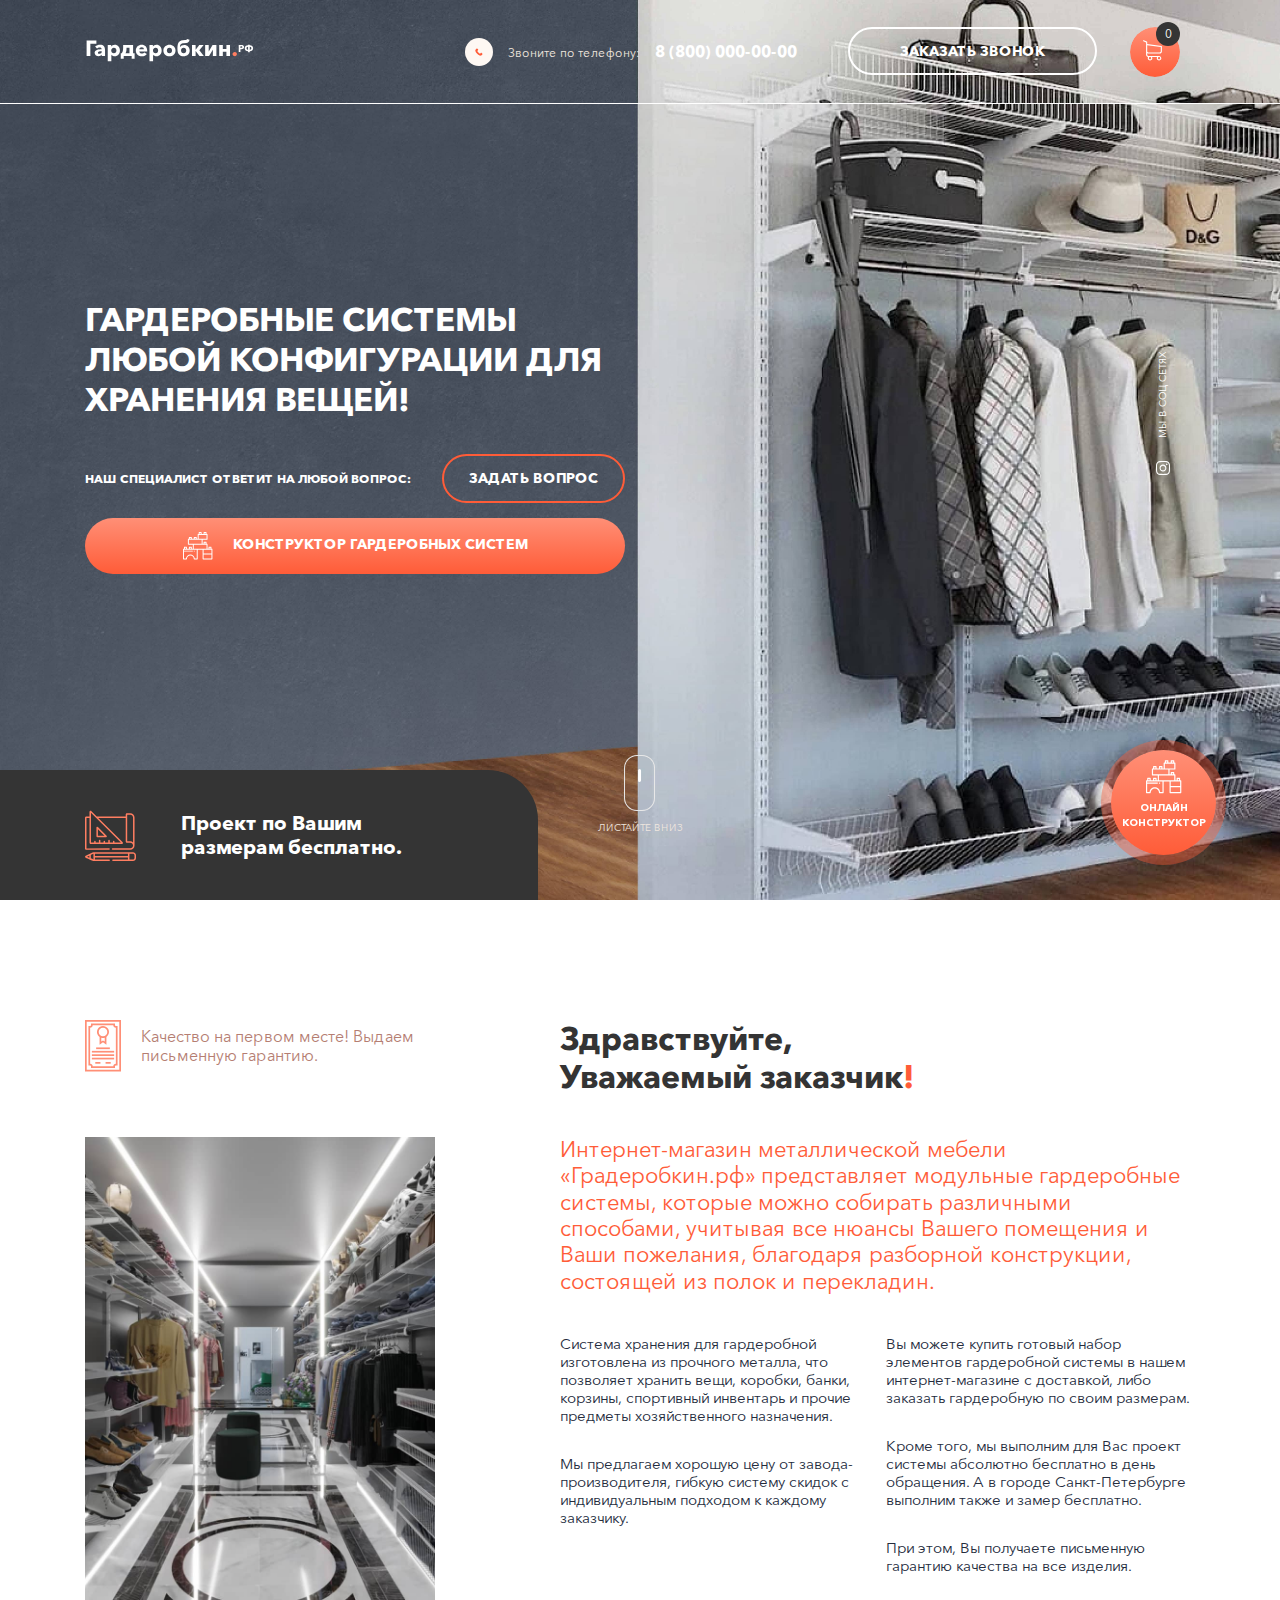
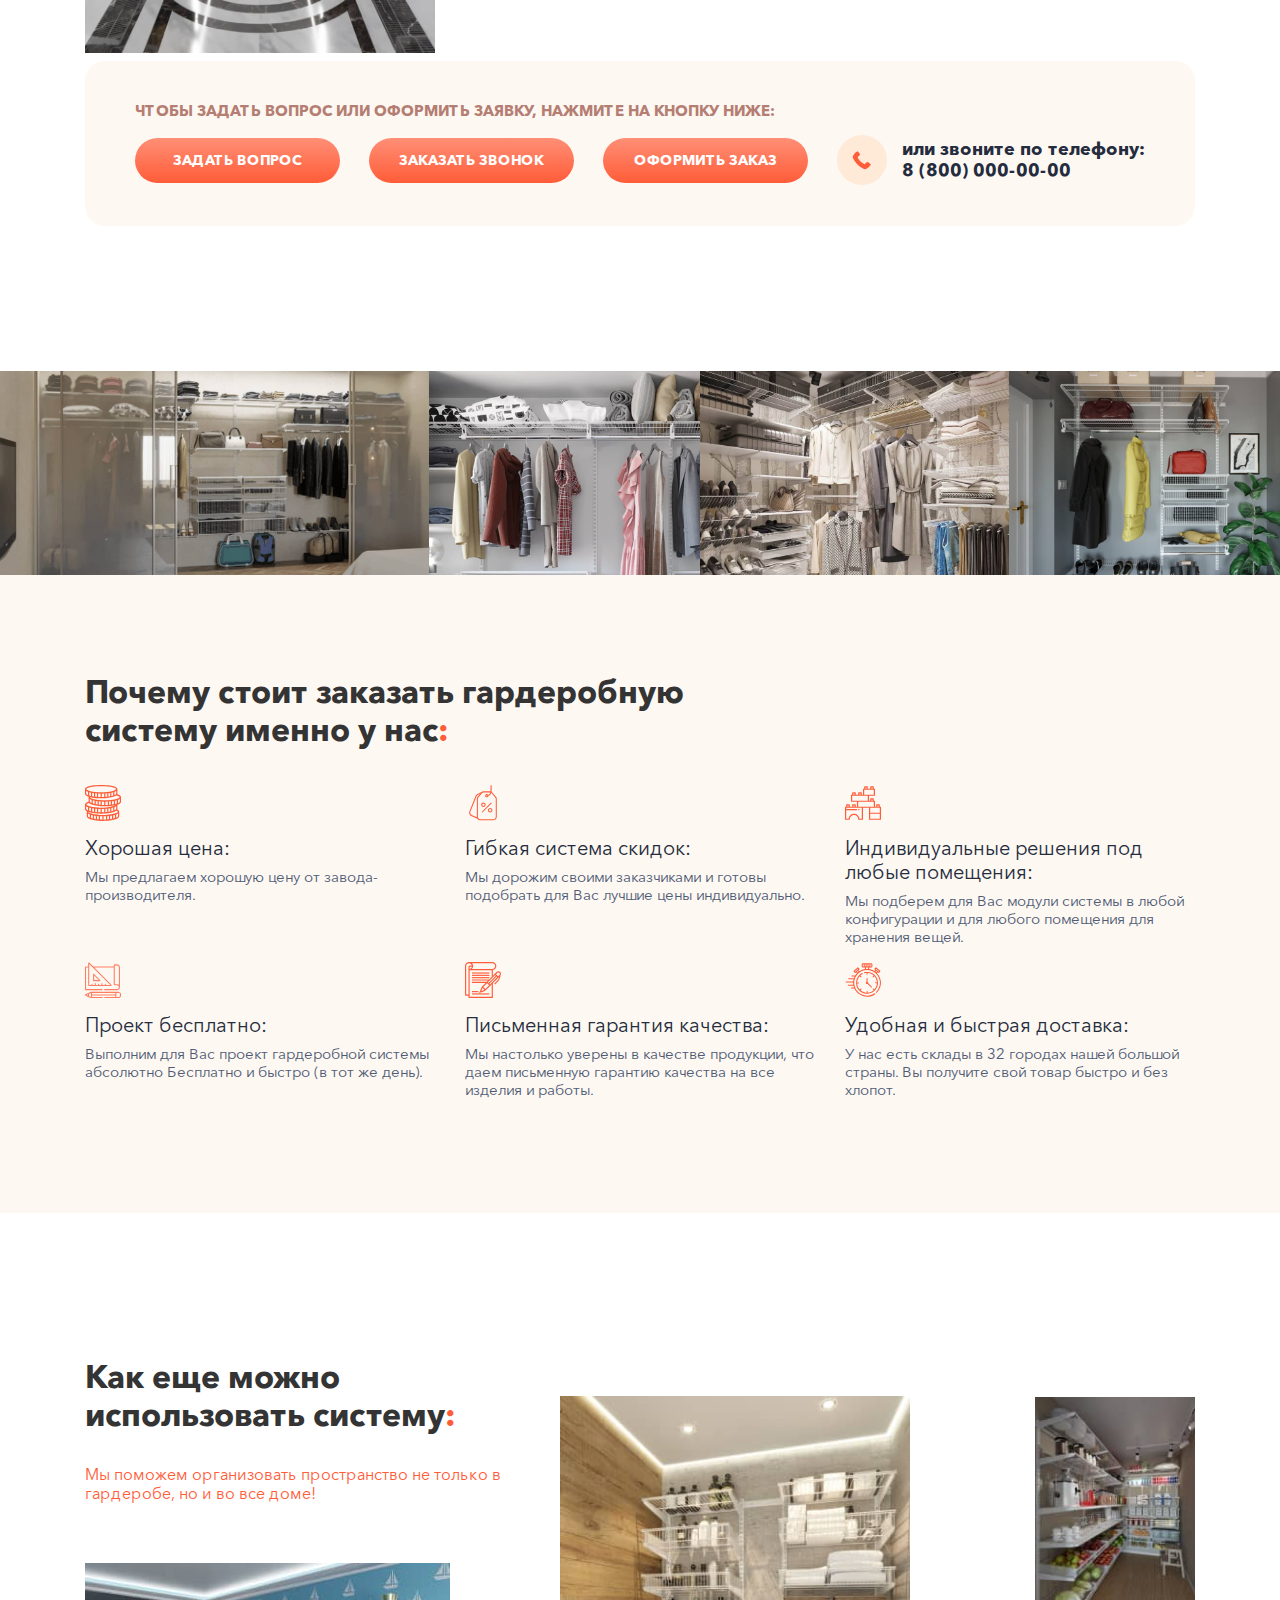
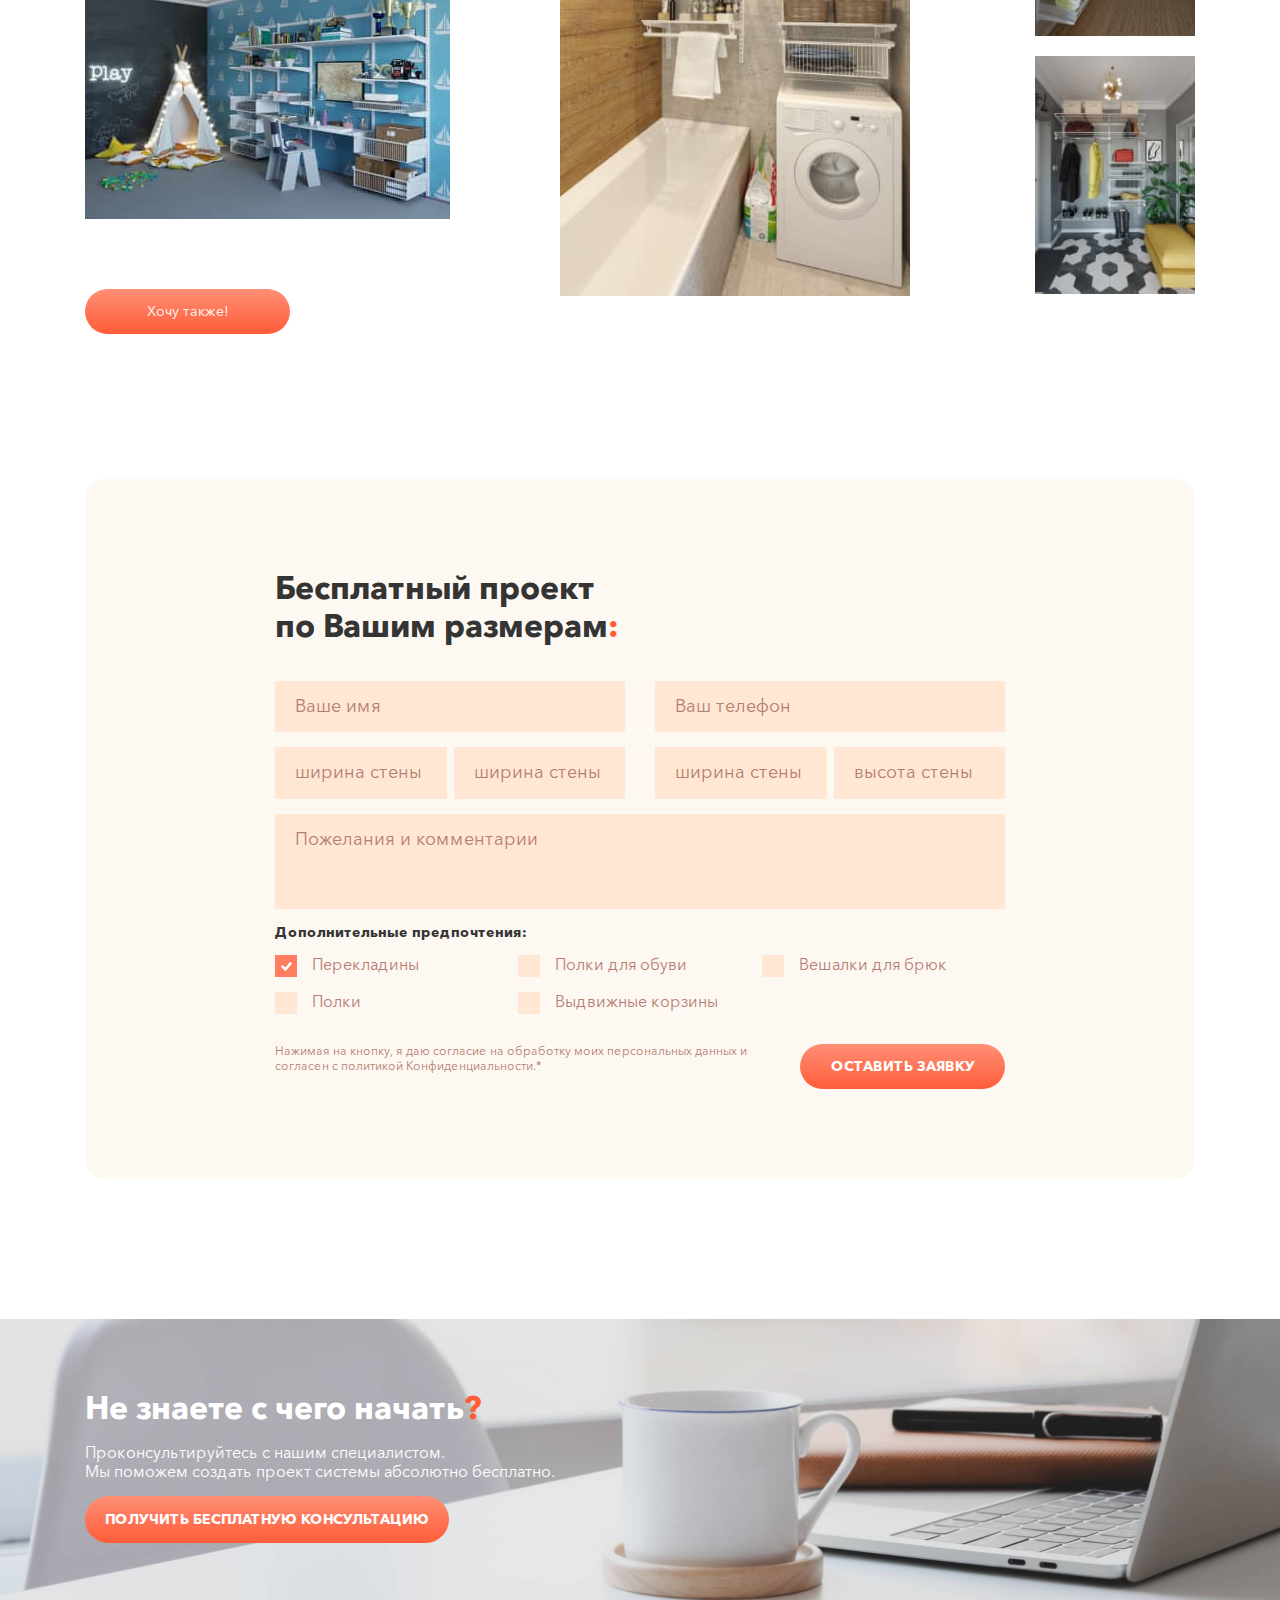
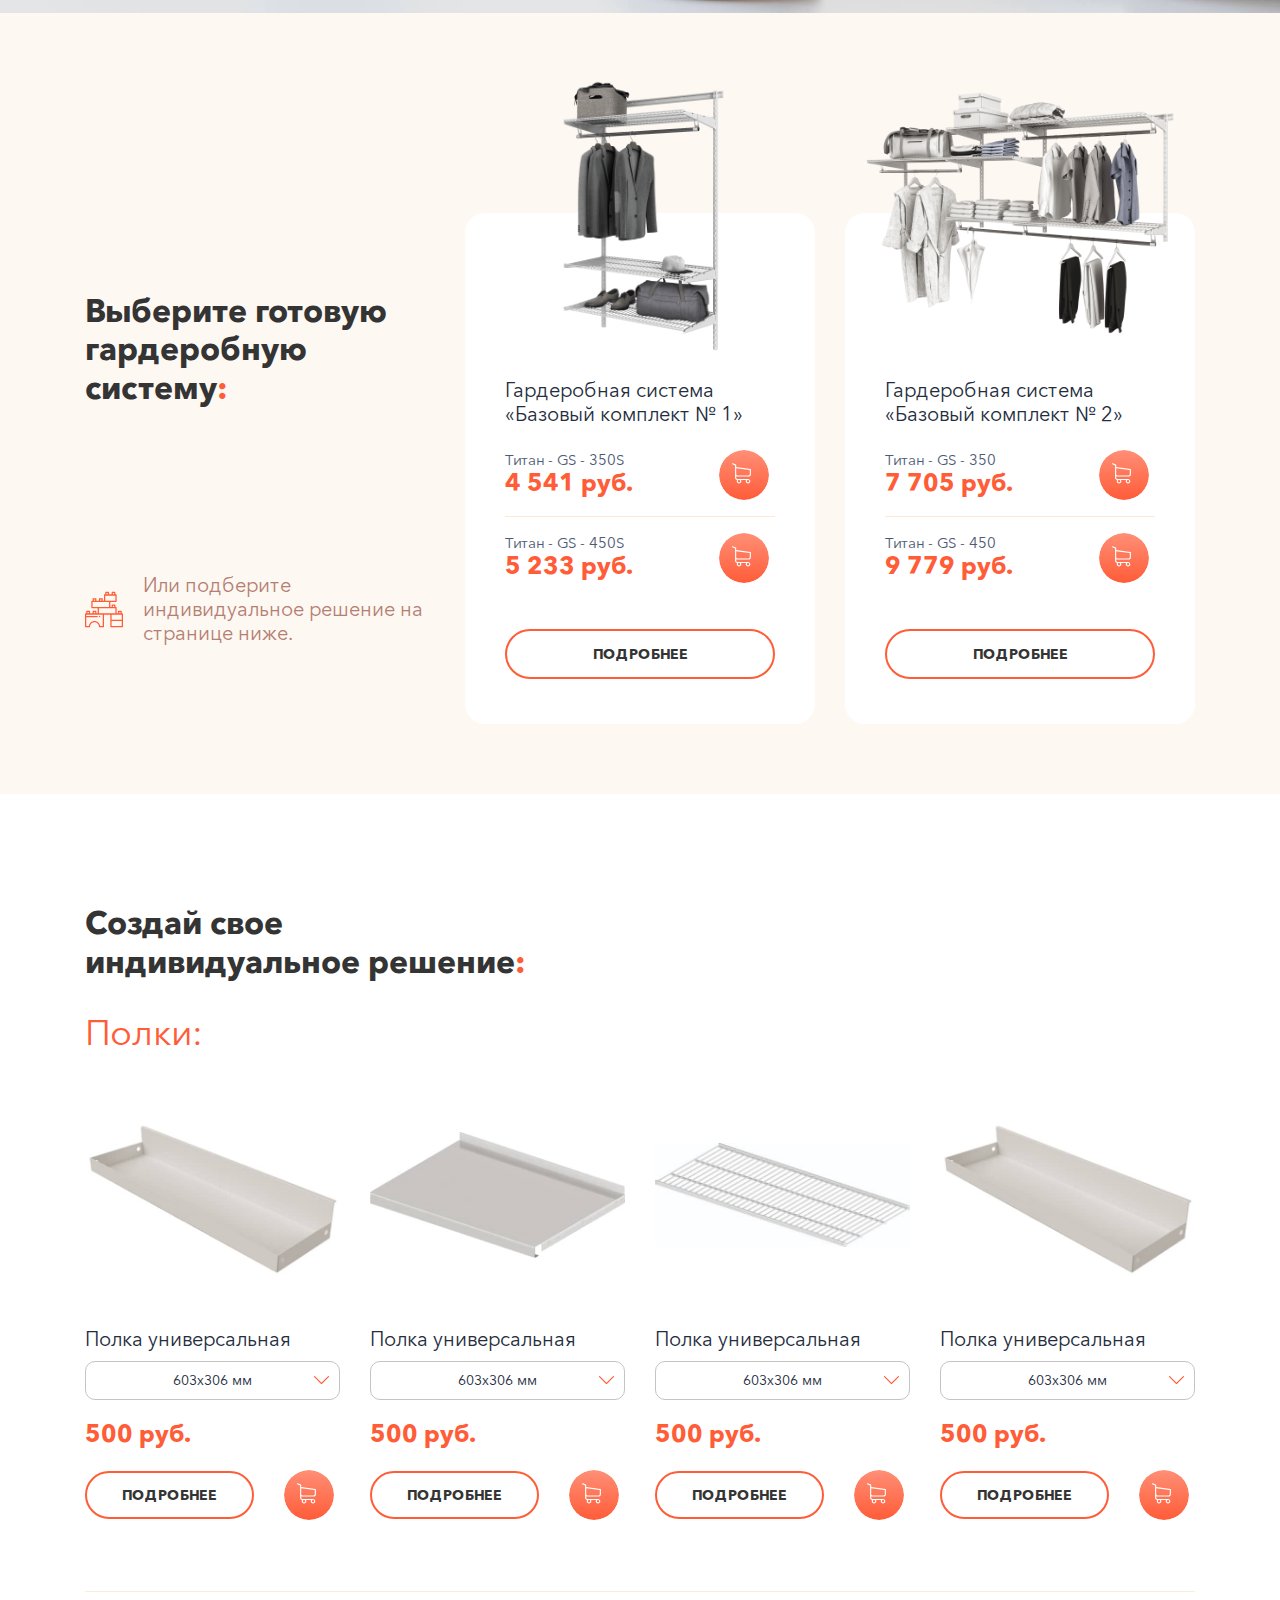
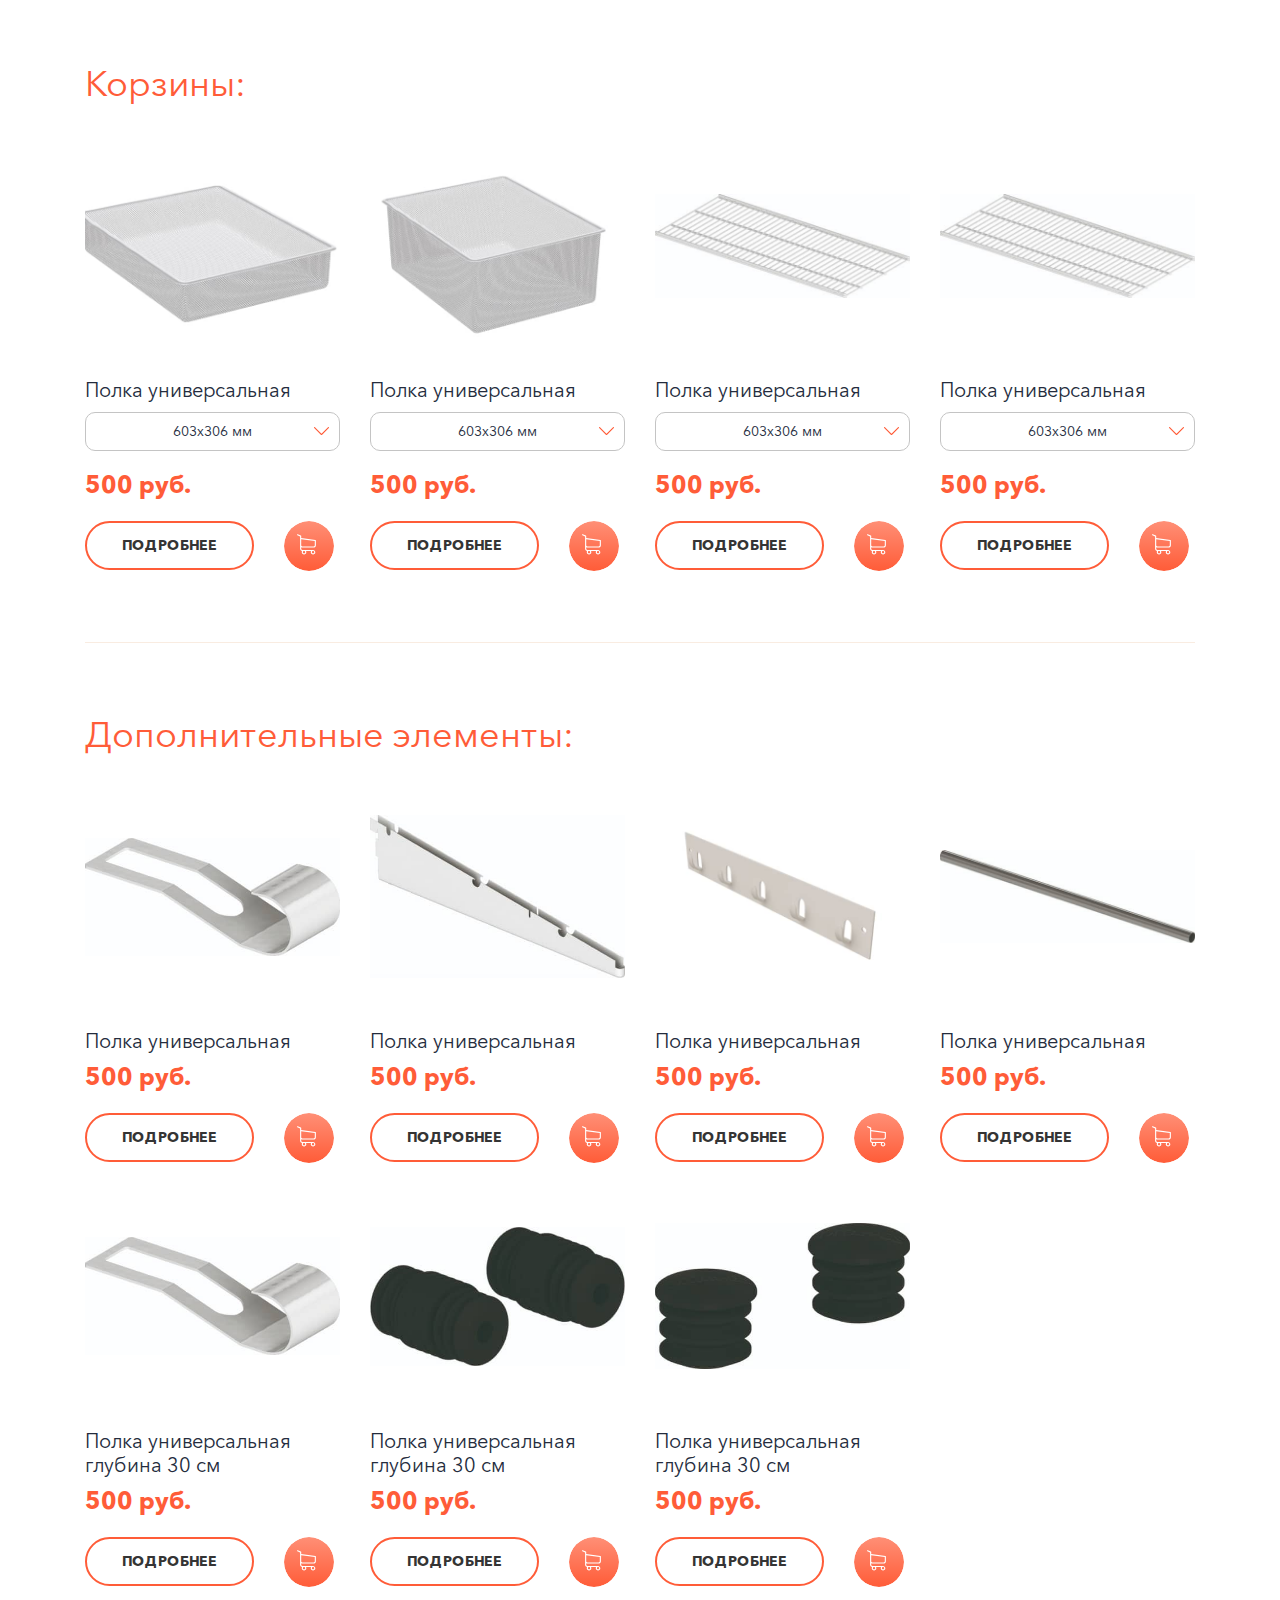
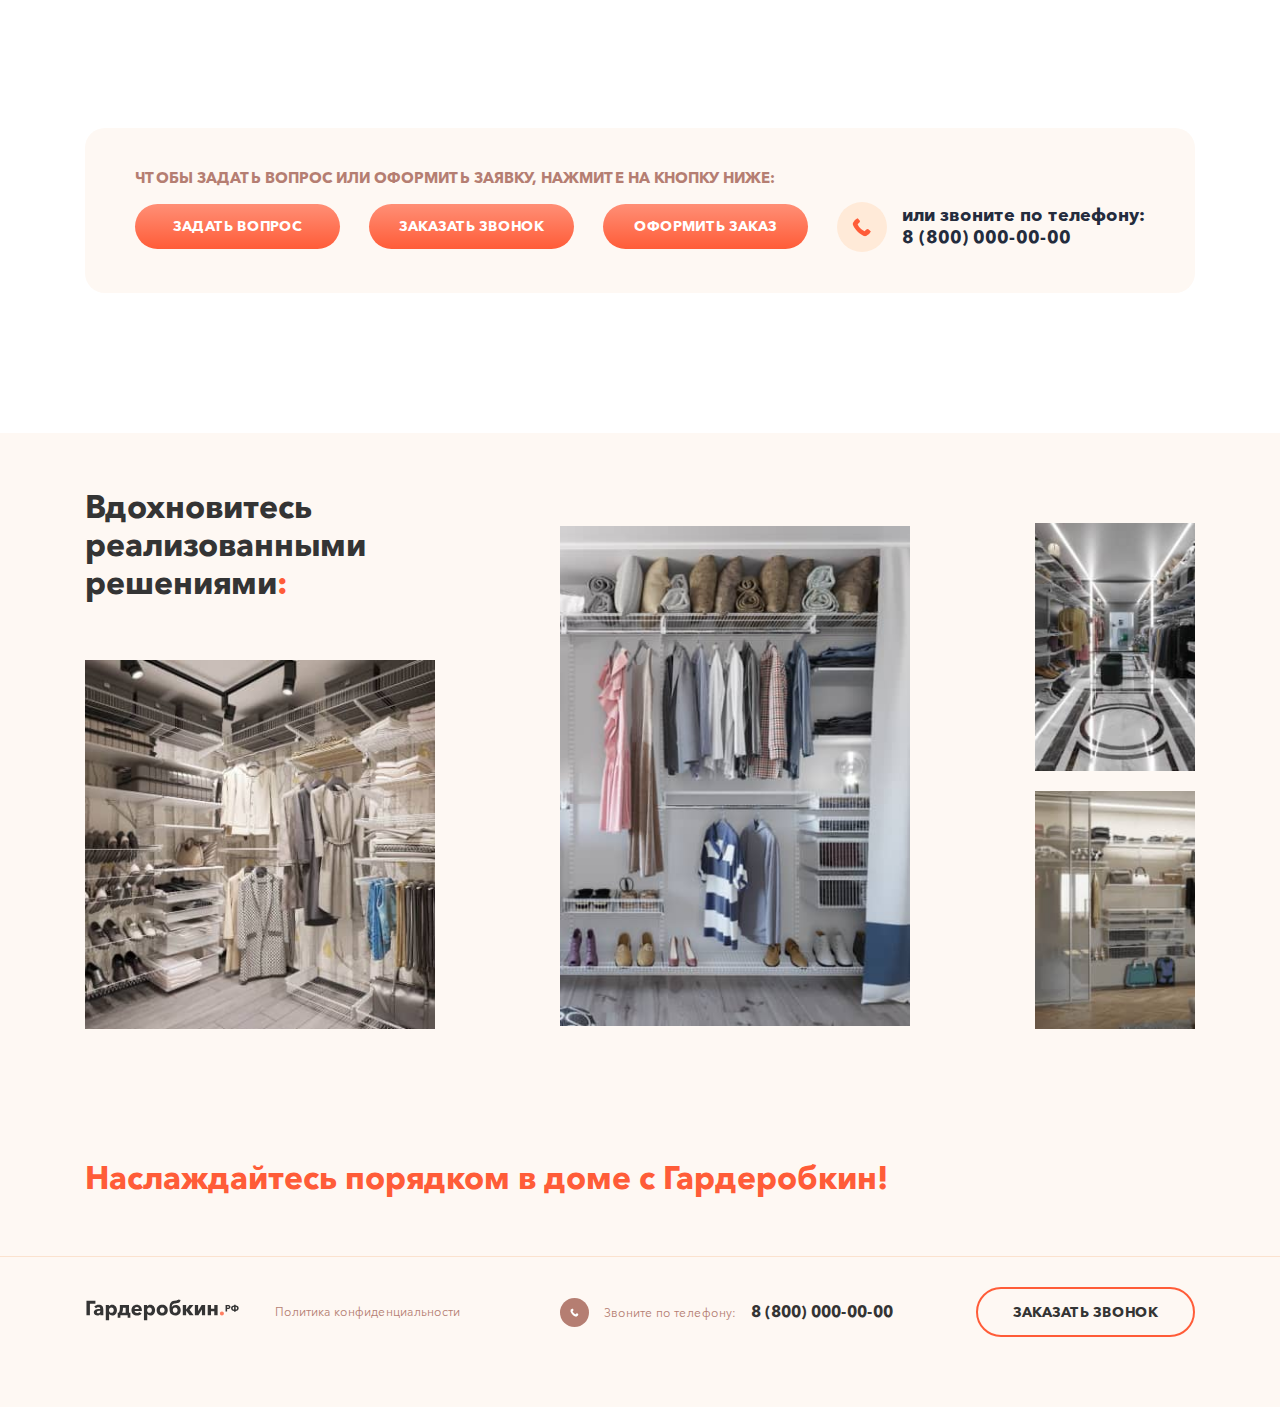
==== commit e1674d46: "new changes. Mobile version" ====
--- a/index.html
+++ b/index.html
@@ -21,7 +21,7 @@
                     <div class="col-xl-4 col-md-6 col-12">
                         <div class="header__phone">
                             <img src="src/img/icons/phone.svg" alt="" class="phone__img">
-                            <p class="phone__text">Звоните по телефону:<a class="phone__link" href="tel:8(800)0000000">8 (800) 000-00-00</a></p>
+                            <p class="phone__text"><span class="phone__text-wrap">Звоните по телефону:</span><a class="phone__link" href="tel:8(800)0000000">8 (800) 000-00-00</a></p>
                         </div>
                     </div>
                     <div class="col-xl-3 col-md-6 col-12">
@@ -51,13 +51,14 @@
                                             <button class="description__btn button-transparent" data-toggle="modal" data-target="#question">Задать вопрос</button>
                                         </div>
                                         <div class="header-body__button">
-                                            <a class="header-body__link button-orange" href="http://gs-online.ru/" target="_blank"><img class="header-body__btn-img" src="src/img/icons/kit.svg" alt="" srcset="">Конструктор гардеробных систем</a>
+                                            <a class="header-body__link button-orange" href="http://gs-online.ru/" target="_blank">
+                                                <img class="header-body__btn-img" src="src/img/icons/kit.svg" alt="">Конструктор гардеробных систем</a>
                                         </div>
                                     </div>
                                 </div>
                                 <div class="col-xl-5 col-lg-3 col-12"></div>
                                 <div class="col-lg-1 col-12">
-                                    <a class="socials__link" href="https:/instagram.com" class="socials" target="_blank">
+                                    <a class="socials__link" href="https://www.instagram.com/" target="_blank">
                                         <p class="socials__text">Мы в соц сетях</p>
                                         <img src="src/img/icons/instagram.svg" alt="" class="socials__img">
                                     </a>
@@ -126,7 +127,7 @@
                                 <svg class="feedback-phone__img" width="16" height="16" viewBox="0 0 16 16" fill="none" xmlns="http://www.w3.org/2000/svg">
                                     <path d="M13.389 9.95907C12.8136 9.39105 12.0954 9.39105 11.5237 9.95907C11.0876 10.3915 10.6515 10.8239 10.2227 11.2637C10.1054 11.3846 10.0065 11.4103 9.86353 11.3296C9.58135 11.1757 9.28084 11.0511 9.00965 10.8826C7.74533 10.0873 6.68622 9.0649 5.74805 7.91421C5.28263 7.34253 4.86852 6.73054 4.57901 6.04159C4.52037 5.90233 4.53136 5.81072 4.64497 5.69712C5.08107 5.27568 5.50618 4.84326 5.93495 4.41083C6.5323 3.80983 6.5323 3.10623 5.93129 2.50156C5.59047 2.15709 5.24965 1.81994 4.90883 1.47547C4.55702 1.12367 4.20887 0.768198 3.85339 0.420058C3.27803 -0.140629 2.55974 -0.140629 1.98805 0.423723C1.54828 0.856149 1.12684 1.29957 0.679742 1.72466C0.265629 2.11678 0.0567395 2.59684 0.0127629 3.15753C-0.0568669 4.07002 0.166681 4.93121 0.481847 5.77041C1.12684 7.50744 2.10898 9.05025 3.30002 10.4648C4.90883 12.3777 6.82915 13.8912 9.07562 14.9833C10.0871 15.4743 11.1352 15.8518 12.2749 15.9141C13.0592 15.9581 13.7408 15.7602 14.2869 15.1482C14.6607 14.7304 15.0821 14.3493 15.4779 13.9498C16.0642 13.3562 16.0679 12.6379 15.4852 12.0516C14.7889 11.3516 14.089 10.6553 13.389 9.95907Z" fill="#FF5C38"/>
                                 </svg>                                        
-                                <p class="feedback-phone__text">или звоните по телефону:<br>
+                                <p class="feedback-phone__text"><span class="phone__text-wrap">или звоните по телефону:</span><br>
                                     <a class="feedback-phone__link" href="tel:8(800)0000000">8 (800) 000-00-00</a>
                                 </p>
                             </div>
@@ -139,16 +140,16 @@
     <section class="whyus">
         <div class="whyus-galery">
             <div class="whyus-galery__item">
-                <a id="single_image" data-fancybox="group1" href="src/img/gallery/large_01.jpg"><img src="src/img/gallery/small_01.jpg" alt="" class="whyus-galery__img"></a>
+                <a  class="single_image" data-fancybox="group1" href="src/img/gallery/large_01.jpg"><img src="src/img/gallery/small_01.jpg" alt="" class="whyus-galery__img"></a>
             </div>
             <div class="whyus-galery__item">
-                <a id="single_image" data-fancybox="group1" href="src/img/gallery/large_02.jpg"><img src="src/img/gallery/small_02.jpg" alt="" class="whyus-galery__img"></a>
+                <a  class="single_image" data-fancybox="group1" href="src/img/gallery/large_02.jpg"><img src="src/img/gallery/small_02.jpg" alt="" class="whyus-galery__img"></a>
             </div>
             <div class="whyus-galery__item">
-                <a id="single_image" data-fancybox="group1" href="src/img/gallery/large_03.jpg"><img src="src/img/gallery/small_03.jpg" alt="" class="whyus-galery__img"></a>
+                <a  class="single_image" data-fancybox="group1" href="src/img/gallery/large_03.jpg"><img src="src/img/gallery/small_03.jpg" alt="" class="whyus-galery__img"></a>
             </div>
             <div class="whyus-galery__item">
-                <a id="single_image" data-fancybox="group1" href="src/img/gallery/large_04.jpg"><img src="src/img/gallery/small_04.jpg" alt="" class="whyus-galery__img"></a>
+                <a  class="single_image" data-fancybox="group1" href="src/img/gallery/large_04.jpg"><img src="src/img/gallery/small_04.jpg" alt="" class="whyus-galery__img"></a>
             </div>
         </div>
         <div class="whyus__items">
@@ -160,42 +161,42 @@
                     <div class="col-md-4 col-12"></div>
                     <div class="col-md-4 col-sm-6 col-12">
                         <div class="whyus-item">
-                            <img src="/src/img/icons/coins.svg" alt="" class="whyus-item__img">
+                            <img src="src/img/icons/coins.svg" alt="" class="whyus-item__img">
                             <h3 class="whyus-item__title">Хорошая цена:</h3>
                             <p class="whyus-item__text">Мы предлагаем хорошую цену от завода-производителя.</p>
                         </div>
                     </div>
                     <div class="col-md-4 col-sm-6 col-12">
                         <div class="whyus-item">
-                            <img src="/src/img/icons/sale.svg" alt="" class="whyus-item__img">
+                            <img src="src/img/icons/sale.svg" alt="" class="whyus-item__img">
                             <h3 class="whyus-item__title">Гибкая система скидок:</h3>
                             <p class="whyus-item__text">Мы дорожим своими заказчиками и готовы подобрать для Вас лучшие цены индивидуально.</p>
                         </div>
                     </div>
                     <div class="col-md-4 col-sm-6 col-12">
                         <div class="whyus-item">
-                            <img src="/src/img/icons/kit(orange).svg" alt="" class="whyus-item__img">
+                            <img src="src/img/icons/kit(orange).svg" alt="" class="whyus-item__img">
                             <h3 class="whyus-item__title">Индивидуальные решения под любые помещения:</h3>
                             <p class="whyus-item__text">Мы подберем для Вас модули системы в любой конфигурации и для любого помещения для хранения вещей.</p>
                         </div>
                     </div>
                     <div class="col-md-4 col-sm-6 col-12">
                         <div class="whyus-item">
-                            <img src="/src/img/icons/project.svg" alt="" class="whyus-item__img">
+                            <img src="src/img/icons/project.svg" alt="" class="whyus-item__img">
                             <h3 class="whyus-item__title">Проект бесплатно:</h3>
                             <p class="whyus-item__text">Выполним для Вас проект гардеробной системы абсолютно Бесплатно и быстро (в тот же день).</p>
                         </div>
                     </div>
                     <div class="col-md-4 col-sm-6 col-12">
                         <div class="whyus-item">
-                            <img src="/src/img/icons/note.svg" alt="" class="whyus-item__img">
+                            <img src="src/img/icons/note.svg" alt="" class="whyus-item__img">
                             <h3 class="whyus-item__title">Письменная гарантия качества:</h3>
                             <p class="whyus-item__text">Мы настолько уверены в качестве продукции, что даем письменную гарантию качества на все изделия и работы.</p>
                         </div>
                     </div>
                     <div class="col-md-4 col-sm-6 col-12">
                         <div class="whyus-item">
-                            <img src="/src/img/icons/time.svg" alt="" class="whyus-item__img">
+                            <img src="src/img/icons/time.svg" alt="" class="whyus-item__img">
                             <h3 class="whyus-item__title">Удобная и быстрая доставка:</h3>
                             <p class="whyus-item__text">У нас есть склады в 32 городах нашей большой страны. Вы получите свой товар быстро и без хлопот.</p>
                         </div>
@@ -207,29 +208,29 @@
     <section class="additional">
         <div class="container">
             <div class="row">
-                <div class="col-md-5 col-12s">
+                <div class="col-md-5 col-12">
                     <div class="additional-info">
                         <h2 class="additional-info__title subtitle-primary">Как еще можно использовать систему<span class="mark-color">:</span></h2>
                         <p class="additional-info__text">Мы поможем организовать пространство не только в гардеробе, но и во все доме!</p>
                         <div class="additional-info__image additional-info__item-1">
-                            <a id="single_image" data-fancybox="group2" href="src/img/gallery/large_05.jpg" class="additional-info__link"><img src="src/img/gallery/small_05.jpg" alt="" class="additional-info__img"></a>
+                            <a  data-fancybox="group2" href="src/img/gallery/large_05.jpg" class="single_image additional-info__link"><img src="src/img/gallery/small_05.jpg" alt="" class="additional-info__img"></a>
                         </div>
                         <button class="additional-info__btn button-orange" data-toggle="modal" data-target="#callback" data-title="оформить заказ">Хочу также!</button>
                     </div>
                 </div>
-                <div class="col-md-4 col-6">
+                <div class="col-md-4 col-7">
                     <div class="additional-info__image additional-info__item-2">
-                        <a id="single_image" data-fancybox="group2" href="src/img/gallery/large_06.jpg" class="additional-info__link"><img src="src/img/gallery/small_06.jpg" alt="" class="additional-info__img"></a>
+                        <a  data-fancybox="group2" href="src/img/gallery/large_06.jpg" class="single_image additional-info__link"><img src="src/img/gallery/small_06.jpg" alt="" class="additional-info__img"></a>
                     </div>
                 </div>
                 <div class="col-1"></div>
                 <div class="col-md-2 col-3">
                     <div class="additional-info__image-wrap">
                         <div class="additional-info__image additional-info__item-3">
-                            <a id="single_image" data-fancybox="group2" href="src/img/gallery/large_07.jpg" class="additional-info__link"><img src="src/img/gallery/small_07.jpg" alt="" class="additional-info__img"></a>
+                            <a  data-fancybox="group2" href="src/img/gallery/large_07.jpg" class="single_image additional-info__link"><img src="src/img/gallery/small_07.jpg" alt="" class="additional-info__img"></a>
                         </div>
                         <div class="additional-info__image additional-info__item-4">
-                            <a id="single_image" data-fancybox="group2" href="src/img/gallery/large_08.jpg" class="additional-info__link"><img src="src/img/gallery/small_08.jpg" alt="" class="additional-info__img"></a>
+                            <a  data-fancybox="group2" href="src/img/gallery/large_08.jpg" class="single_image additional-info__link"><img src="src/img/gallery/small_08.jpg" alt="" class="additional-info__img"></a>
                         </div>
                     </div>
                 </div>
@@ -260,7 +261,7 @@
                                     </div>
                                 </div>
                                 <div class="col-12">
-                                    <textarea rows="3" maxlength="200" name="comment" type="text" class="size-form__input size-form__input-comment" placeholder="Пожелания и комментарии"></textarea>
+                                    <textarea rows="3" maxlength="200" name="comment" class="size-form__input size-form__input-comment" placeholder="Пожелания и комментарии"></textarea>
                                 </div>
                                 <div class="col-12">
                                     <p class="contact-form__text">Дополнительные предпочтения:</p>
@@ -390,7 +391,7 @@
                                         </div>
                                         <p class="shop-item__description">Полка универсальная </p>
                                     </a>
-                                    <select class="shop-item__select" name="select" id="">
+                                    <select class="shop-item__select" name="select">
                                         <option class="shop-item__select-option" value="size_1">603х306 мм</option>
                                         <option class="shop-item__select-option" value="size_2">603х306 мм</option>
                                         <option class="shop-item__select-option" value="size_3">603х306 мм</option>
@@ -412,7 +413,7 @@
                                         </div>
                                         <p class="shop-item__description">Полка универсальная </p>
                                     </a>
-                                    <select class="shop-item__select" name="select" id="">
+                                    <select class="shop-item__select" name="select" >
                                         <option class="shop-item__select-option" value="size_1">603х306 мм</option>
                                         <option class="shop-item__select-option" value="size_2">603х306 мм</option>
                                         <option class="shop-item__select-option" value="size_3">603х306 мм</option>
@@ -434,7 +435,7 @@
                                         </div>
                                         <p class="shop-item__description">Полка универсальная </p>
                                     </a>
-                                    <select class="shop-item__select" name="select" id="">
+                                    <select class="shop-item__select" name="select" >
                                         <option class="shop-item__select-option" value="size_1">603х306 мм</option>
                                         <option class="shop-item__select-option" value="size_2">603х306 мм</option>
                                         <option class="shop-item__select-option" value="size_3">603х306 мм</option>
@@ -456,7 +457,7 @@
                                         </div>
                                         <p class="shop-item__description">Полка универсальная </p>
                                     </a>
-                                    <select class="shop-item__select" name="select" id="">
+                                    <select class="shop-item__select" name="select" >
                                         <option class="shop-item__select-option" value="size_1">603х306 мм</option>
                                         <option class="shop-item__select-option" value="size_2">603х306 мм</option>
                                         <option class="shop-item__select-option" value="size_3">603х306 мм</option>
@@ -483,7 +484,7 @@
                                         </div>
                                         <p class="shop-item__description">Полка универсальная </p>
                                     </a>
-                                    <select class="shop-item__select" name="select" id="">
+                                    <select class="shop-item__select" name="select" >
                                         <option class="shop-item__select-option" value="size_1">603х306 мм</option>
                                         <option class="shop-item__select-option" value="size_2">603х306 мм</option>
                                         <option class="shop-item__select-option" value="size_3">603х306 мм</option>
@@ -505,7 +506,7 @@
                                         </div>
                                         <p class="shop-item__description">Полка универсальная </p>
                                     </a>
-                                    <select class="shop-item__select" name="select" id="">
+                                    <select class="shop-item__select" name="select" >
                                         <option class="shop-item__select-option" value="size_1">603х306 мм</option>
                                         <option class="shop-item__select-option" value="size_2">603х306 мм</option>
                                         <option class="shop-item__select-option" value="size_3">603х306 мм</option>
@@ -527,7 +528,7 @@
                                         </div>
                                         <p class="shop-item__description">Полка универсальная </p>
                                     </a>
-                                    <select class="shop-item__select" name="select" id="">
+                                    <select class="shop-item__select" name="select" >
                                         <option class="shop-item__select-option" value="size_1">603х306 мм</option>
                                         <option class="shop-item__select-option" value="size_2">603х306 мм</option>
                                         <option class="shop-item__select-option" value="size_3">603х306 мм</option>
@@ -549,7 +550,7 @@
                                         </div>
                                         <p class="shop-item__description">Полка универсальная </p>
                                     </a>
-                                    <select class="shop-item__select" name="select" id="">
+                                    <select class="shop-item__select" name="select" >
                                         <option class="shop-item__select-option" value="size_1">603х306 мм</option>
                                         <option class="shop-item__select-option" value="size_2">603х306 мм</option>
                                         <option class="shop-item__select-option" value="size_3">603х306 мм</option>
@@ -701,7 +702,7 @@
                                 <svg class="feedback-phone__img" width="16" height="16" viewBox="0 0 16 16" fill="none" xmlns="http://www.w3.org/2000/svg">
                                     <path d="M13.389 9.95907C12.8136 9.39105 12.0954 9.39105 11.5237 9.95907C11.0876 10.3915 10.6515 10.8239 10.2227 11.2637C10.1054 11.3846 10.0065 11.4103 9.86353 11.3296C9.58135 11.1757 9.28084 11.0511 9.00965 10.8826C7.74533 10.0873 6.68622 9.0649 5.74805 7.91421C5.28263 7.34253 4.86852 6.73054 4.57901 6.04159C4.52037 5.90233 4.53136 5.81072 4.64497 5.69712C5.08107 5.27568 5.50618 4.84326 5.93495 4.41083C6.5323 3.80983 6.5323 3.10623 5.93129 2.50156C5.59047 2.15709 5.24965 1.81994 4.90883 1.47547C4.55702 1.12367 4.20887 0.768198 3.85339 0.420058C3.27803 -0.140629 2.55974 -0.140629 1.98805 0.423723C1.54828 0.856149 1.12684 1.29957 0.679742 1.72466C0.265629 2.11678 0.0567395 2.59684 0.0127629 3.15753C-0.0568669 4.07002 0.166681 4.93121 0.481847 5.77041C1.12684 7.50744 2.10898 9.05025 3.30002 10.4648C4.90883 12.3777 6.82915 13.8912 9.07562 14.9833C10.0871 15.4743 11.1352 15.8518 12.2749 15.9141C13.0592 15.9581 13.7408 15.7602 14.2869 15.1482C14.6607 14.7304 15.0821 14.3493 15.4779 13.9498C16.0642 13.3562 16.0679 12.6379 15.4852 12.0516C14.7889 11.3516 14.089 10.6553 13.389 9.95907Z" fill="#FF5C38"/>
                                 </svg>                                        
-                                <p class="feedback-phone__text">или звоните по телефону:<br>
+                                <p class="feedback-phone__text"><span class="phone__text-wrap">или звоните по телефону:</span><br>
                                     <a class="feedback-phone__link" href="tel:8(800)0000000">8 (800) 000-00-00</a>
                                 </p>
                             </div>
@@ -718,24 +719,24 @@
                     <div class="additional-info additional-info__footer">
                         <h2 class="additional-info__title-footer subtitle-primary">Вдохновитесь реализованными решениями<span class="mark-color">:</span></h2>
                         <div class="additional-info__image additional-info__item-1 additional-info__footer-item-1">
-                            <a id="single_image" data-fancybox="group3" href="src/img/gallery/large_09.jpg" class="additional-info__link"><img src="src/img/gallery/small_09.jpg" alt="" class="additional-info__img"></a>
+                            <a  data-fancybox="group3" href="src/img/gallery/large_09.jpg" class="single_image additional-info__link"><img src="src/img/gallery/small_09.jpg" alt="" class="additional-info__img"></a>
                         </div>
                     </div>
                 </div>
                 <div class="col-lg-1 col-12"></div>
                 <div class="col-lg-4 col-md-6 col-7">
                     <div class="additional-info__image additional-info__item-2">
-                        <a id="single_image" data-fancybox="group3" href="src/img/gallery/large_10.jpg" class="additional-info__link"><img src="src/img/gallery/small_10.jpg" alt="" class="additional-info__img"></a>
+                        <a  data-fancybox="group3" href="src/img/gallery/large_10.jpg" class="single_image additional-info__link"><img src="src/img/gallery/small_10.jpg" alt="" class="additional-info__img"></a>
                     </div>
                 </div>
                 <div class="col-1"></div>
-                <div class="col-lg-2 col-md-3 col-4">
+                <div class="col-lg-2 col-3">
                     <div class="additional-info__image-wrap">
                         <div class="additional-info__image additional-info__item-3">
-                            <a id="single_image" data-fancybox="group3" href="src/img/gallery/large_11.jpg" class="additional-info__link"><img src="src/img/gallery/small_11.jpg" alt="" class="additional-info__img"></a>
+                            <a  data-fancybox="group3" href="src/img/gallery/large_11.jpg" class="single_image additional-info__link"><img src="src/img/gallery/small_11.jpg" alt="" class="additional-info__img"></a>
                         </div>
                         <div class="additional-info__image additional-info__item-4">
-                            <a id="single_image" data-fancybox="group3" href="src/img/gallery/large_12.jpg" class="additional-info__link"><img src="src/img/gallery/small_12.jpg" alt="" class="additional-info__img"></a>
+                            <a  data-fancybox="group3" href="src/img/gallery/large_12.jpg" class="single_image additional-info__link"><img src="src/img/gallery/small_12.jpg" alt="" class="additional-info__img"></a>
                         </div>
                     </div>
                 </div>
@@ -763,7 +764,7 @@
                         <svg class="phone__img-footer" width="8" height="8" viewBox="0 0 8 8" fill="none" xmlns="http://www.w3.org/2000/svg">
                             <path d="M6.67367 4.98456C6.39033 4.70483 6.0366 4.70483 5.75506 4.98456C5.5403 5.19751 5.32553 5.41047 5.11438 5.62703C5.05662 5.68658 5.0079 5.69922 4.93751 5.65951C4.79855 5.58372 4.65056 5.52236 4.51701 5.43934C3.89437 5.04772 3.3728 4.54421 2.91079 3.97754C2.68158 3.69601 2.47765 3.39462 2.33507 3.05534C2.3062 2.98676 2.31161 2.94165 2.36756 2.8857C2.58232 2.67816 2.79167 2.46521 3.00283 2.25225C3.297 1.95628 3.297 1.60978 3.00102 1.31201C2.83318 1.14237 2.66534 0.976335 2.4975 0.806693C2.32424 0.633443 2.15279 0.458388 1.97773 0.286942C1.69439 0.0108235 1.34066 0.0108236 1.05912 0.288746C0.842551 0.5017 0.635005 0.720068 0.414827 0.929413C0.210891 1.12251 0.10802 1.35893 0.0863634 1.63505C0.0520733 2.08442 0.162163 2.50852 0.31737 2.92179C0.635005 3.77722 1.11868 4.53699 1.70522 5.23361C2.4975 6.17566 3.44318 6.921 4.54949 7.45879C5.0476 7.70062 5.56376 7.88651 6.12503 7.91719C6.51125 7.93884 6.84693 7.84139 7.11584 7.54001C7.29992 7.33427 7.50746 7.14658 7.70238 6.94987C7.99114 6.65751 7.99294 6.30379 7.70599 6.01504C7.36309 5.67034 7.01838 5.32745 6.67367 4.98456Z" fill="white"/>
                         </svg>                                
-                        <p class="phone__text-footer">Звоните по телефону:<a class="phone__link-footer" href="tel:8(800)0000000">8 (800) 000-00-00</a></p>
+                        <p class="phone__text-footer"><span class="phone__text-wrap">Звоните по телефону:</span><a class="phone__link-footer" href="tel:8(800)0000000">8 (800) 000-00-00</a></p>
                     </div>
                 </div>
                 <div class="col-xl-3 col-lg-6 col-12">
@@ -789,7 +790,7 @@
                     <div class="modal-body__inputs">
                         <input name="name" type="text" class="size-form__input size-form__input-name" placeholder="Ваше имя">
                         <input name="tel" type="tel" class="size-form__input size-form__input-tel" placeholder="Ваш телефон">
-                        <textarea rows="2" maxlength="200" name="comment" type="text" class="size-form__input size-form__input-comment" placeholder="Ваш вопрос"></textarea>
+                        <textarea rows="2" maxlength="200" name="comment" class="size-form__input size-form__input-comment" placeholder="Ваш вопрос"></textarea>
                     </div>
                     <div class="modal-form__info">
                         <button class="modal-form__button button-orange" type="submit">Задать вопрос</button>
--- a/style/style.css
+++ b/style/style.css
@@ -69,7 +69,7 @@
 
 .subtitle-primary {
   font-weight: bold;
-  font-size: 36px;
+  font-size: calc(26px + 10 * ((100vw - 320px) / (1920 - 320)));
   line-height: 1.2;
   color: #343434;
 }
@@ -82,7 +82,8 @@
   flex-direction: column;
   justify-content: space-between;
   height: 100vh;
-  background: url(/src/img/mainBG.jpg) top center/cover;
+  background: url(../src/img/mainBG.jpg) top center/cover;
+  background-color: #343434cf;
 }
 
 .header::after {
@@ -100,7 +101,7 @@
 .header-nav {
   position: relative;
   padding: 27px 0;
-  background: url(/src/img/mainBG_header.jpg) top center/cover;
+  background: url(../src/img/mainBG_header.jpg) top center/cover;
 }
 
 .header-nav::after {
@@ -206,7 +207,7 @@
 
 .main__title {
   margin-bottom: 35px;
-  font-size: calc(26px + 14 * ((100vw - 320px) / (1920 - 320)));
+  font-size: calc(23px + 17 * ((100vw - 320px) / (1920 - 320)));
   font-weight: bold;
   line-height: 1.2;
   text-transform: uppercase;
@@ -643,7 +644,7 @@
 }
 
 .checkbox input[type=checkbox]:checked {
-  background: url(/src/img/icons/check.svg) #FF7E61 center center no-repeat;
+  background: url(../src/img/icons/check.svg) #FF7E61 center center no-repeat;
 }
 
 .focused input[type=checkbox] {
@@ -686,13 +687,14 @@
 
 .consultation {
   padding: 70px 0;
-  background: url(/src/img/firstofallBg.jpg) center center/cover;
+  background: url(../src/img/firstofallBg.jpg) center center/cover;
+  background-color: #76767c;
 }
 
 .consultation__title {
   margin-bottom: 15px;
   font-weight: bold;
-  font-size: 36px;
+  font-size: calc(26px + 10 * ((100vw - 320px) / (1920 - 320)));
   line-height: 1.2;
   color: #FFFFFF;
 }
@@ -883,7 +885,7 @@
   line-height: 1.2;
   text-align: center;
   color: #242C3D;
-  background: url(/src/img/icons/shevron_orange.svg) center right 10px no-repeat;
+  background: url(../src/img/icons/shevron_orange.svg) center right 10px no-repeat;
   border: 1px solid #C4C4C4;
   border-radius: 10px;
   -webkit-appearance: none;
@@ -958,7 +960,7 @@
 .additional-info__subtitle-footer {
   padding-top: 130px;
   font-weight: bold;
-  font-size: 36px;
+  font-size: calc(26px + 10 * ((100vw - 320px) / (1920 - 320)));
   line-height: 1.2;
   color: #FF5C38;
 }
@@ -1063,7 +1065,7 @@
 .modal-body__text {
   margin-bottom: 30px;
   font-weight: bold;
-  font-size: 24px;
+  font-size: calc(16px + 8 * ((100vw - 320px) / (1920 - 320)));
   line-height: 1.2;
   color: #343434;
 }
@@ -1090,16 +1092,17 @@
 }
 
 .terms {
+  padding-top: 30px;
   border-bottom: 1px solid #343434;
   background-color: #FEF8F3;
 }
 
 .header-terms {
-  background: url(/src/img/mainBG.jpg) top center/cover;
+  background: url(../src/img/mainBG.jpg) top center/cover;
 }
 
 .product {
-  margin-top: 40px;
+  padding-top: 30px;
   margin-bottom: 80px;
 }
 
@@ -1186,6 +1189,10 @@
   min-width: unset;
 }
 
+.product-cart__btn:first-child {
+  margin-right: 10px;
+}
+
 .product-about {
   color: #242C3D;
 }
@@ -1210,6 +1217,7 @@
 }
 
 .cart {
+  padding-top: 30px;
   min-height: 100vh;
 }
 
@@ -1251,14 +1259,22 @@
 }
 
 .cart-product__row {
-  height: 100px;
   overflow: hidden;
 }
 
 .cart-table__info {
+  padding: 10px;
   display: flex;
   align-items: center;
   justify-content: space-around;
+}
+
+.cart-table__info:hover,
+.cart-table__info:focus,
+.cart-table__info:link,
+.cart-table__info:visited {
+  text-decoration: none;
+  color: #242C3D;
 }
 
 .cart-table__image {
@@ -1485,6 +1501,10 @@
   .footer-privacy {
     justify-content: flex-end;
   }
+
+  .product-cart__price {
+    margin-bottom: 30px;
+  }
 }
 @media screen and (max-width: 992px) {
   .header-body__title {
@@ -1540,20 +1560,79 @@
   .footer__button {
     text-align: center;
   }
+
+  .modal-dialog {
+    max-width: 768px;
+  }
+
+  .modal-body {
+    padding: 45px 45px;
+  }
+
+  .modal-body__close {
+    transform: translateX(0);
+  }
+
+  .cart-back__button {
+    text-align: right;
+  }
+
+  .cart-back__btn {
+    padding: 14px 0;
+    min-width: 205px;
+  }
+
+  .cart-total {
+    margin-bottom: 30px;
+  }
+
+  .cart-table__info {
+    padding: 5px;
+    align-items: flex-start;
+    flex-direction: column;
+  }
+
+  .cart-table__image {
+    margin-bottom: 15px;
+    max-width: 100px;
+  }
+
+  .cart-table__text {
+    text-align: left;
+  }
+
+  .product-size {
+    align-items: flex-start;
+    flex-direction: column;
+    flex-wrap: nowrap;
+  }
+
+  .product-cart {
+    align-items: initial;
+    flex-direction: column;
+  }
+
+  .product-cart__buttons {
+    display: flex;
+    justify-content: space-between;
+  }
+
+  .product-cart__btn {
+    padding: 14px 20px;
+  }
 }
 @media screen and (max-width: 768px) {
   .header {
-    background-image: url(/src/img/mainBG_mob.jpg) center top/cover;
-    background-color: rgba(90, 67, 62, 0.3);
-  }
-
-  .header-nav {
-    background-image: none;
-    margin-bottom: 30px;
+    margin-bottom: 50px;
+    background-image: url(../src/img/mainBG_mob.jpg) center top/cover;
   }
 
   .header-top {
     height: unset;
+  }
+
+  .header-body {
+    padding-top: 30px;
   }
 
   .header-bottom {
@@ -1584,11 +1663,27 @@
   }
 
   .header-mouse {
-    bottom: 0;
+    display: none;
+  }
+
+  .intro-image__top {
+    margin-bottom: 50px;
   }
 
   .intro-image {
     margin-bottom: 20px;
+  }
+
+  .whyus {
+    margin-bottom: 50px;
+  }
+
+  .additional {
+    margin-bottom: 50px;
+  }
+
+  .additional-footer {
+    margin-bottom: 0;
   }
 
   .additional-info {
@@ -1600,6 +1695,10 @@
     min-width: 100%;
   }
 
+  .size-form {
+    margin-bottom: 50px;
+  }
+
   .checkbox {
     flex: 0 0 100%;
   }
@@ -1612,8 +1711,58 @@
     flex: 0 0 100%;
   }
 
+  .ready-solutions {
+    margin-bottom: 50px;
+    padding-top: 50px;
+    padding-bottom: 0;
+  }
+
   .solution-card {
     margin-bottom: 200px;
+  }
+
+  .modal-dialog {
+    margin: 0;
+    max-width: 100%;
+  }
+
+  .modal-dialog-centered {
+    align-items: unset;
+    min-height: 100%;
+  }
+
+  .modal-body {
+    padding: 20px 20px;
+    border-radius: 0;
+  }
+
+  .intro {
+    margin-bottom: 50px;
+  }
+
+  .cart-total {
+    align-items: flex-end;
+    flex-direction: column;
+  }
+
+  .cart-total__text {
+    margin-bottom: 30px;
+  }
+
+  .cart-total__price {
+    margin-bottom: 30px;
+  }
+
+  .cart {
+    margin-bottom: 30px;
+  }
+
+  .product-size {
+    flex-direction: row;
+  }
+
+  .product-cart__btn {
+    padding: 14px 30px;
   }
 }
 @media screen and (max-width: 576px) {
@@ -1641,4 +1790,126 @@
   .shop-item__image {
     height: auto;
   }
+
+  .ready-solutions__text-wrap {
+    justify-content: space-between;
+  }
+
+  .wall-size {
+    flex-direction: column;
+  }
+
+  .size-form__input:first-child {
+    margin-right: 0;
+  }
+
+  .size-form__input-size {
+    width: 100%;
+  }
+
+  .modal-form__button {
+    margin-bottom: 30px;
+  }
+
+  .modal-form__info {
+    flex-direction: column;
+  }
+
+  .cart-table__title-first {
+    margin-left: 0;
+    text-align: center;
+  }
+
+  .cart-table__title {
+    font-size: 14px;
+  }
+
+  .cart-counter__button {
+    padding: 0;
+    width: 20px;
+    height: 20px;
+  }
+}
+@media screen and (max-width: 425px) {
+  .product-size {
+    flex-direction: column;
+  }
+
+  .product-cart__btn {
+    padding: 14px 20px;
+    font-size: 12px;
+  }
+
+  .cart-table__wrap {
+    overflow-x: auto;
+  }
+}
+@media screen and (max-width: 375px) {
+  .header-nav {
+    padding: 10px 0;
+  }
+
+  .logo {
+    padding-bottom: 0;
+  }
+
+  .phone__text-wrap {
+    display: none;
+  }
+
+  .phone__img,
+.phone__img-footer {
+    margin-right: 0;
+  }
+
+  .header__phone {
+    padding-bottom: 12px;
+  }
+
+  .main__title {
+    margin-bottom: 10px;
+  }
+
+  .header-body__description {
+    visibility: hidden;
+  }
+
+  .description__text {
+    flex-basis: 50%;
+  }
+
+  .description__btn {
+    padding: 5px 10px;
+    flex-basis: 50%;
+  }
+
+  .intro-text__title {
+    margin-bottom: 15px;
+  }
+
+  .intro-text__subtitle {
+    margin-bottom: 15px;
+  }
+
+  .feedback-phone {
+    flex-direction: column;
+  }
+
+  .solution-card {
+    margin-bottom: 150px;
+  }
+
+  .online-kit__link {
+    width: 70px;
+    height: 70px;
+  }
+
+  .widget__text {
+    display: none;
+  }
+
+  .cart-table__image {
+    margin-bottom: 10px;
+    max-width: 60px;
+  }
 }